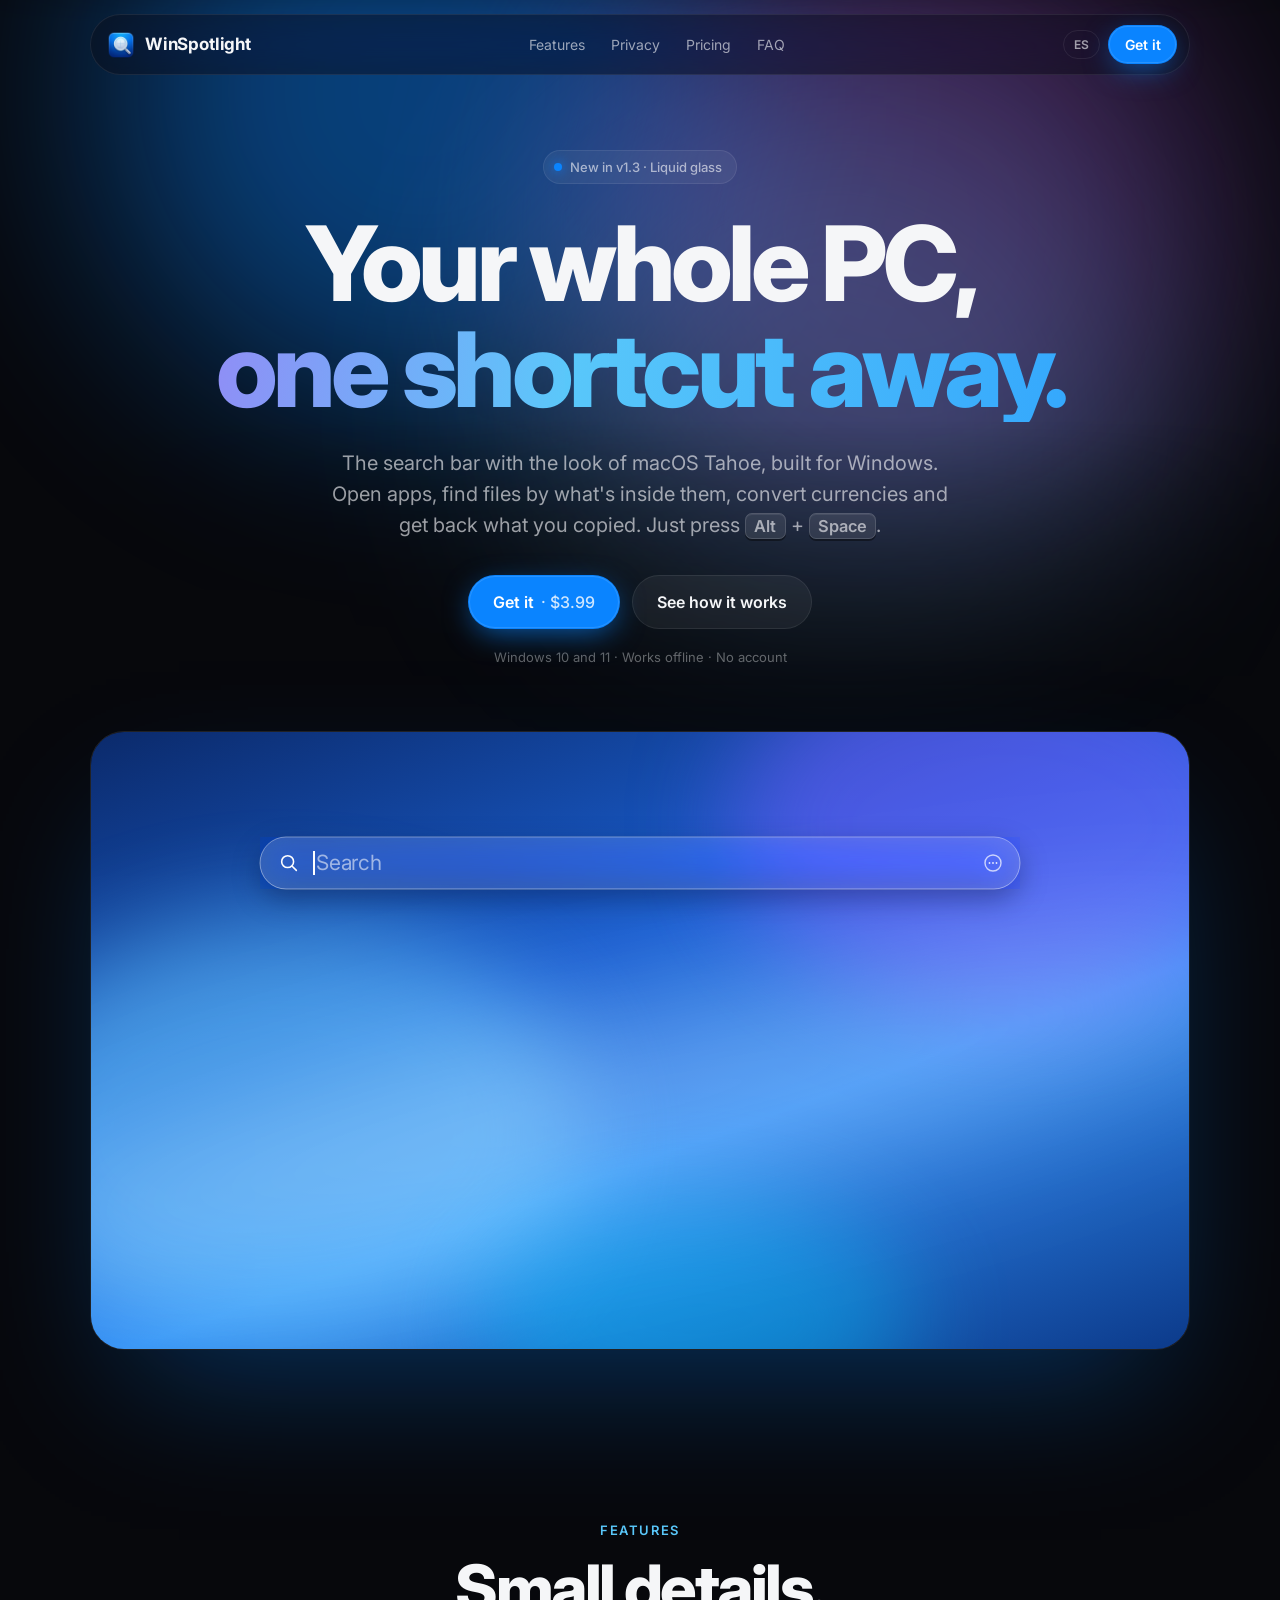
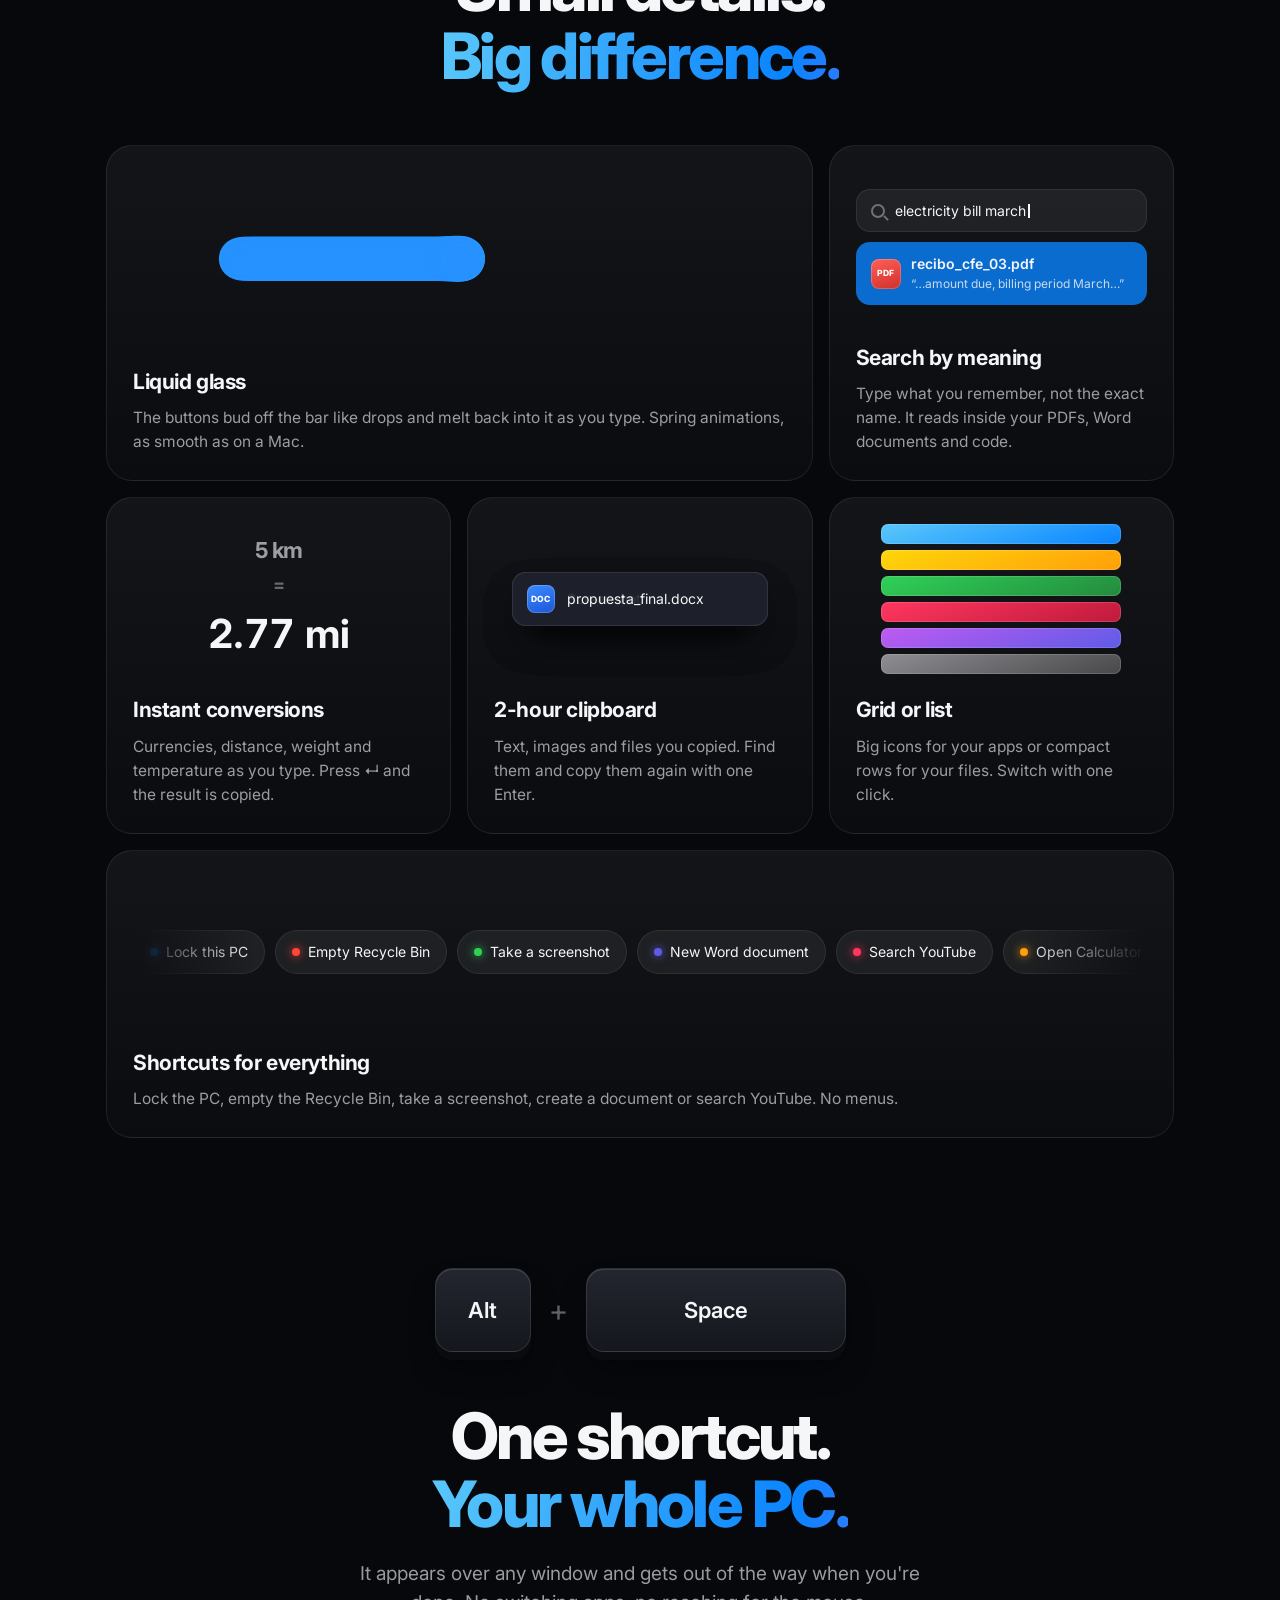
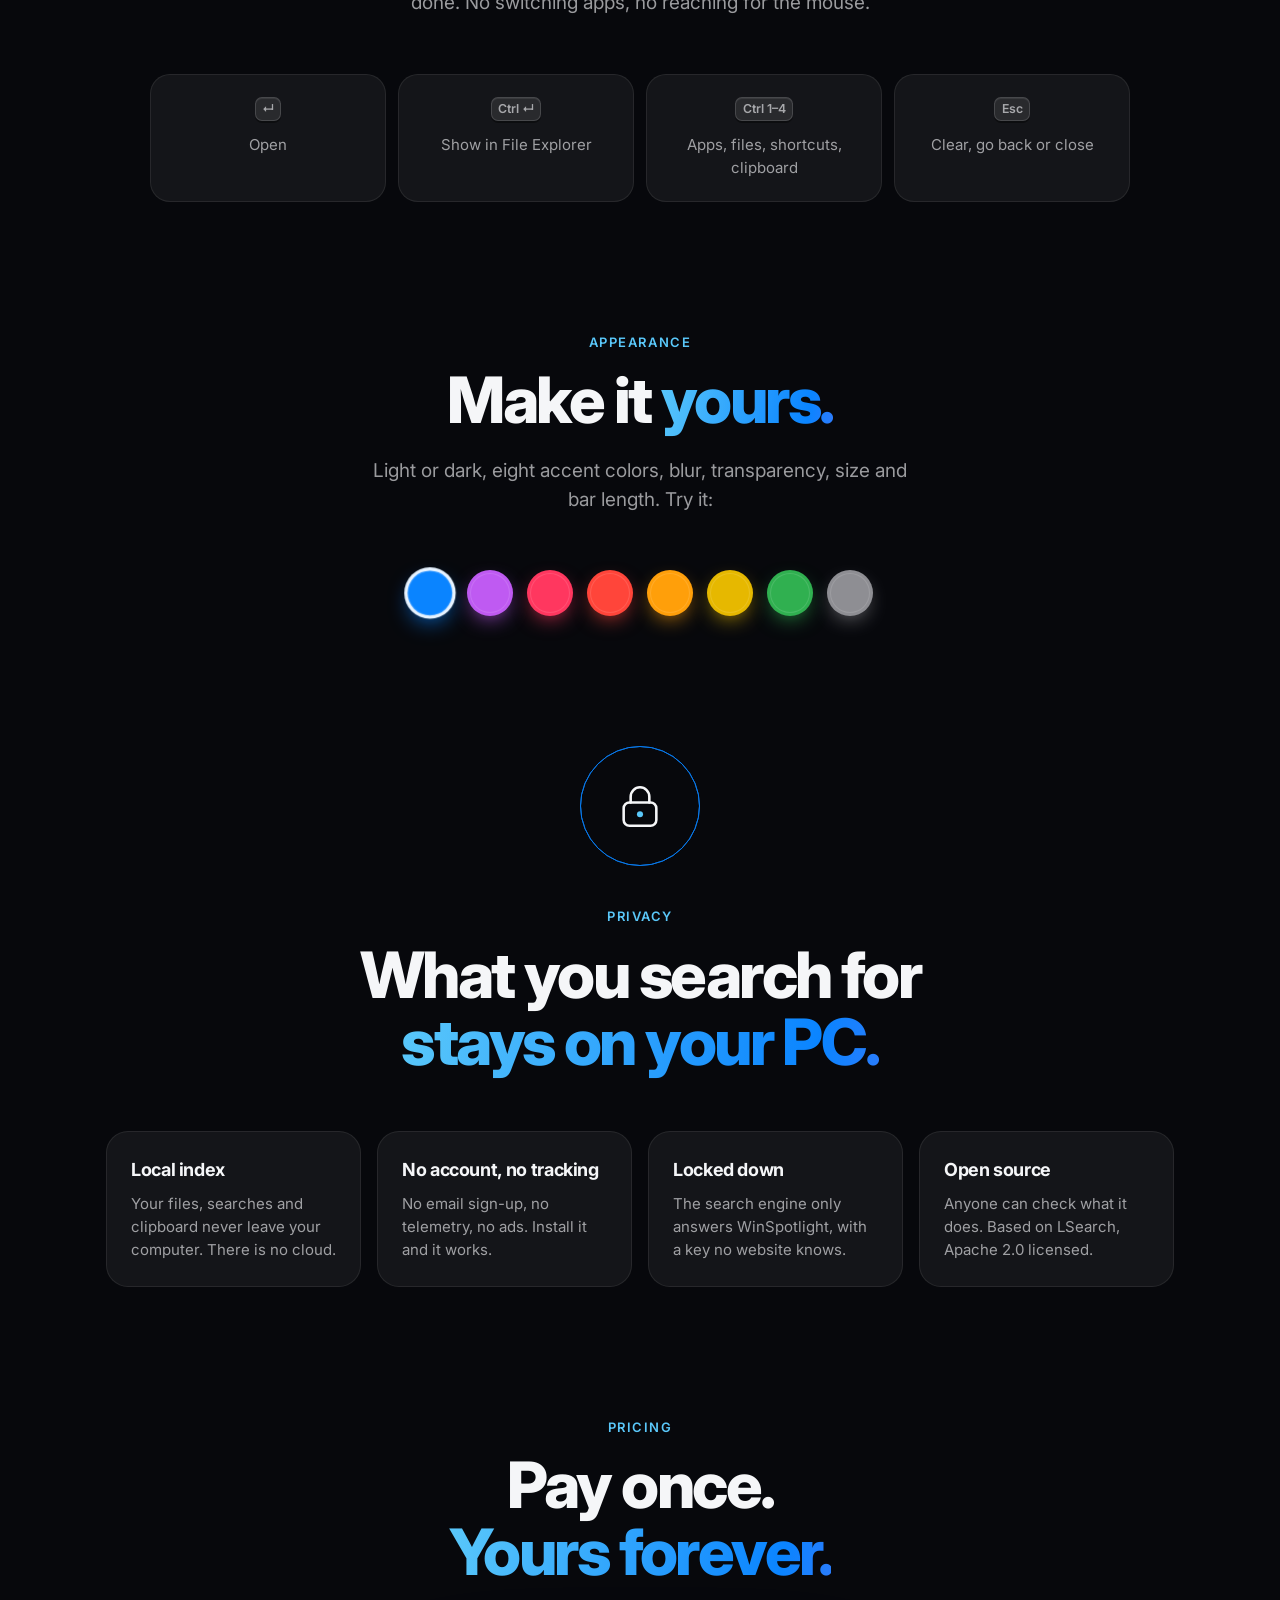
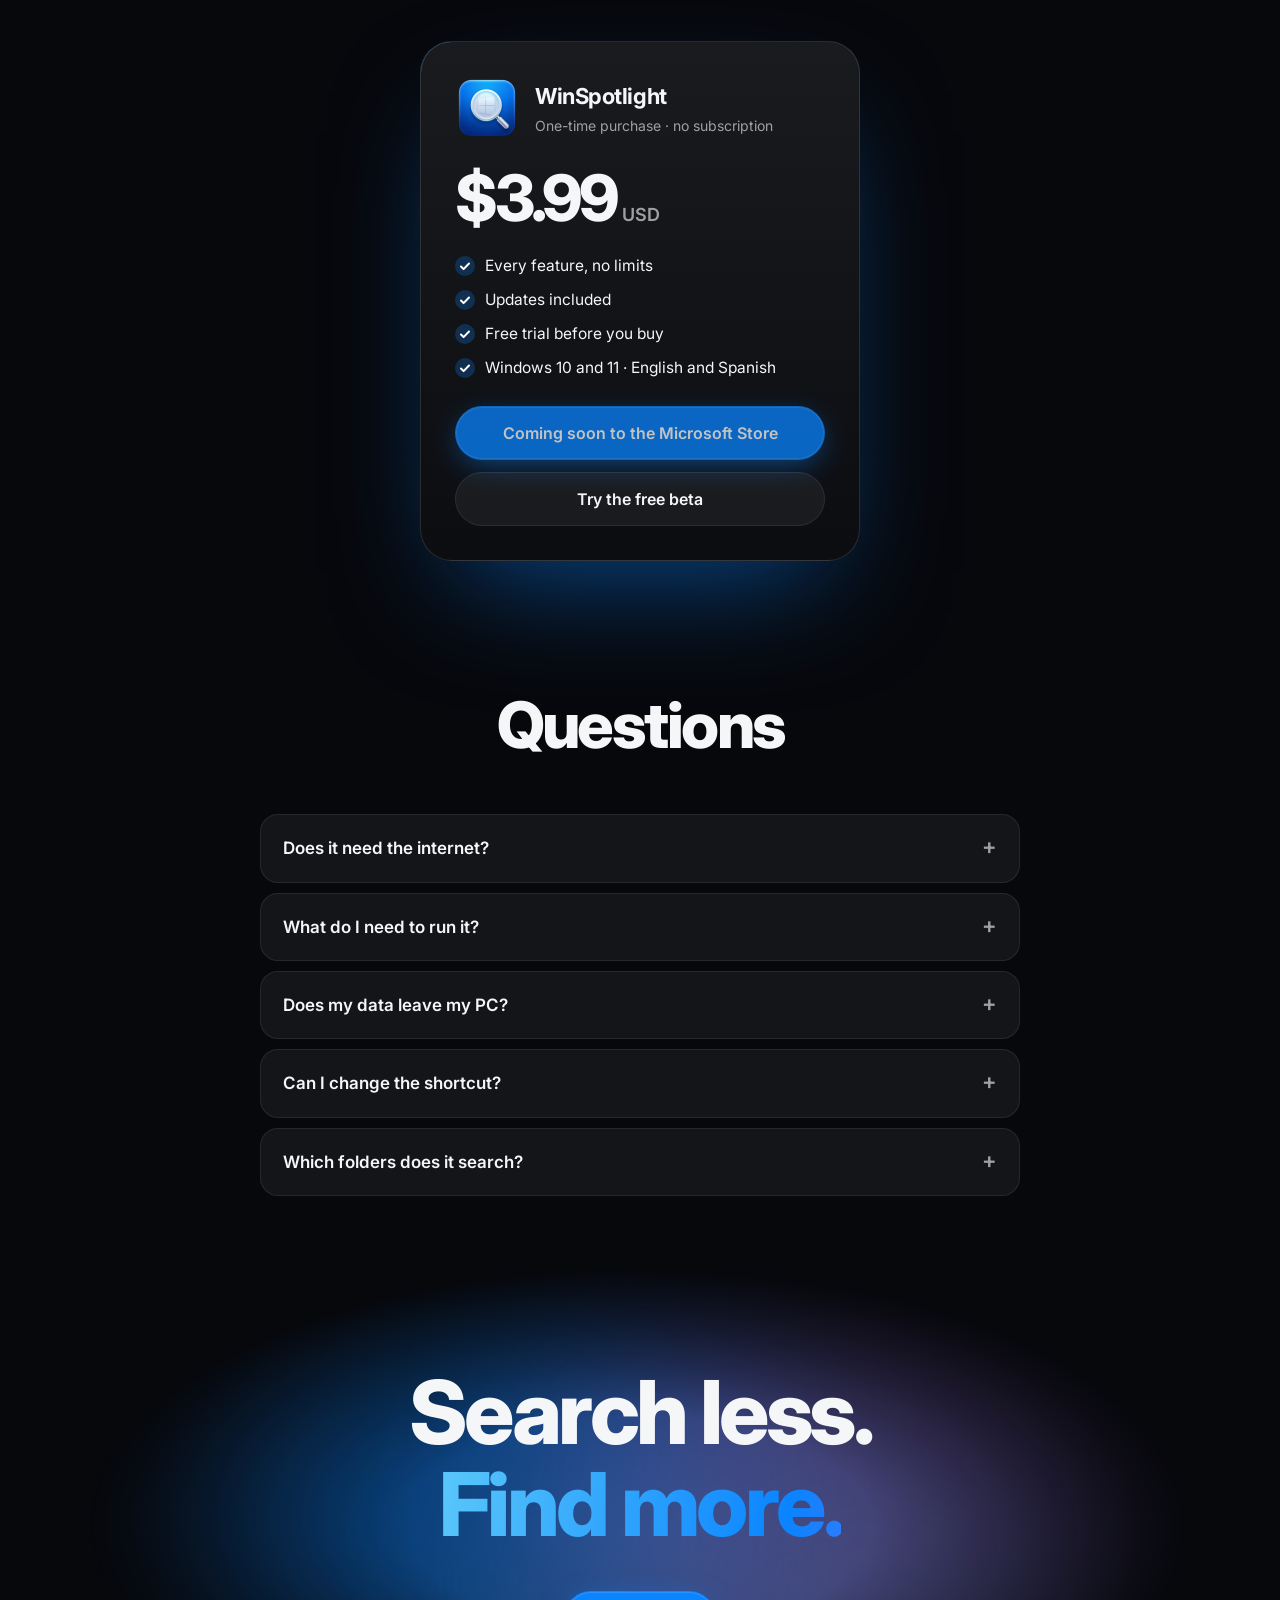
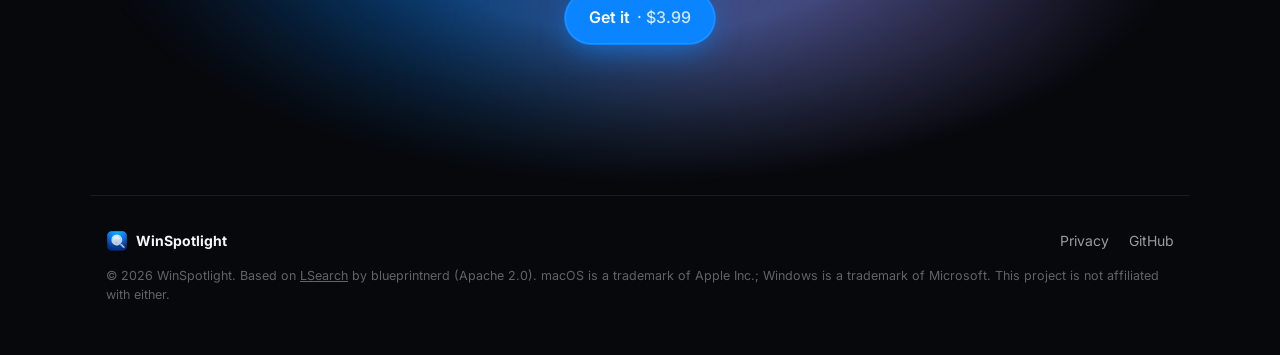
==== index.html @ bdff7aba "Landing page for WinSpotlight Static site (HTML, CSS, JS, no build step) for Netlify: hero with a li" ====
<!doctype html>
<html lang="es">
<head>
  <meta charset="utf-8">
  <meta name="viewport" content="width=device-width, initial-scale=1">
  <title>WinSpotlight — Todo tu PC, a un atajo</title>
  <meta name="description" content="El buscador con el estilo de macOS Tahoe, hecho para Windows. Apps, archivos por significado, conversiones y tu portapapeles a un Alt + Espacio.">
  <meta name="theme-color" content="#07080c">
  <link rel="icon" href="favicon.ico" sizes="any">
  <link rel="icon" type="image/png" href="assets/icon.png">
  <link rel="apple-touch-icon" href="assets/icon.png">
  <meta property="og:type" content="website">
  <meta property="og:title" content="WinSpotlight — Todo tu PC, a un atajo">
  <meta property="og:description" content="El buscador con cristal líquido para Windows. Apps, archivos, conversiones y portapapeles a un Alt + Espacio.">
  <meta property="og:image" content="assets/og.png">
  <meta name="twitter:card" content="summary_large_image">
  <link rel="preconnect" href="https://fonts.googleapis.com">
  <link rel="preconnect" href="https://fonts.gstatic.com" crossorigin>
  <link href="https://fonts.googleapis.com/css2?family=Inter:wght@400;500;600;700;800&display=swap" rel="stylesheet">
  <link rel="stylesheet" href="styles.css">
</head>
<body>
  <!-- Shared SVG: the classic "goo" filter for the small liquid illustration -->
  <svg width="0" height="0" style="position:absolute" aria-hidden="true">
    <defs>
      <filter id="goo">
        <feGaussianBlur in="SourceGraphic" stdDeviation="7" result="blur" />
        <feColorMatrix in="blur" mode="matrix" values="1 0 0 0 0  0 1 0 0 0  0 0 1 0 0  0 0 0 22 -10" />
      </filter>
    </defs>
  </svg>

  <header class="nav" id="nav">
    <a class="brand" href="#top" aria-label="WinSpotlight">
      <img src="assets/icon.png" alt="" width="28" height="28">
      <span>WinSpotlight</span>
    </a>
    <nav class="nav-links" aria-label="Secciones">
      <a href="#funciones" data-i18n="nav.features">Funciones</a>
      <a href="#privacidad" data-i18n="nav.privacy">Privacidad</a>
      <a href="#precio" data-i18n="nav.price">Precio</a>
      <a href="#faq" data-i18n="nav.faq">Preguntas</a>
    </nav>
    <div class="nav-actions">
      <button class="lang" id="lang" type="button" aria-label="Cambiar idioma / Change language">EN</button>
      <a class="btn btn-small btn-primary" href="#precio" data-i18n="nav.cta">Obtener</a>
    </div>
  </header>

  <main id="top">
    <!-- ================= HERO ================= -->
    <section class="hero">
      <div class="aurora" aria-hidden="true"><i></i><i></i><i></i></div>
      <p class="pill reveal"><span class="dot"></span><span data-i18n="hero.pill">Nuevo en v1.3 · Cristal líquido</span></p>
      <h1 class="hero-title">
        <span class="line" data-i18n="hero.t1">Todo tu PC,</span>
        <span class="line grad" data-i18n="hero.t2">a un atajo.</span>
      </h1>
      <p class="hero-sub reveal" style="--d:.15s" data-i18n="hero.sub">
        El buscador con el estilo de macOS Tahoe, hecho para Windows. Abre apps, encuentra archivos por lo que
        contienen, convierte monedas y recupera lo que copiaste. Solo pulsa <kbd>Alt</kbd> + <kbd>Espacio</kbd>.
      </p>
      <div class="hero-cta reveal" style="--d:.25s">
        <a class="btn btn-primary magnetic" href="#precio"><span data-i18n="hero.buy">Obtener</span> <span class="price-inline" data-price></span></a>
        <a class="btn btn-ghost" href="#funciones" data-i18n="hero.how">Ver cómo funciona</a>
      </div>
      <p class="hero-note reveal" style="--d:.35s" data-i18n="hero.note">Windows 10 y 11 · Funciona sin conexión · Sin cuentas</p>

      <!-- Live demo: the real liquid-glass bar, ported from the app -->
      <div class="stage reveal" style="--d:.45s" id="stage">
        <div class="wall" aria-hidden="true"><i></i><i></i><i></i><i></i></div>
        <div class="demo-scale" id="demoScale">
          <div class="demo" id="demo" aria-label="Demostración animada del buscador" role="img">
            <svg class="goo-shadow" id="gooShadowSvg" width="760" height="52" aria-hidden="true"><path id="gooShadow" /></svg>
            <div class="goo-clip" id="gooGlass"><div class="goo-glass"></div></div>
            <svg class="goo-rim" id="gooRimSvg" width="760" height="52" aria-hidden="true"><path id="gooRim" /></svg>
            <div class="capsule" id="capsule">
              <span class="lead" id="lead"></span>
              <span class="query"><span id="qText"></span><span class="caret"></span><span class="ph" id="qPh" data-i18n="demo.ph">Buscar</span></span>
              <span class="more" aria-hidden="true"><svg viewBox="0 0 20 20"><circle cx="10" cy="10" r="8" /><circle cx="6.5" cy="10" r=".9" class="f"/><circle cx="10" cy="10" r=".9" class="f"/><circle cx="13.5" cy="10" r=".9" class="f"/></svg></span>
            </div>
            <div class="drops" id="drops"></div>
            <div class="card" id="card"><div class="card-in" id="cardIn"></div><div class="card-foot"><span data-i18n="demo.foot">Todo en tu PC · 0,03 s</span><span>↵</span></div></div>
          </div>
        </div>
        <div class="stage-caption" aria-live="polite"><span class="keycap" id="capKey">Esc</span><span id="capText"></span></div>
      </div>
    </section>

    <!-- ================= FEATURES ================= -->
    <section class="section" id="funciones">
      <div class="section-head reveal">
        <p class="eyebrow" data-i18n="feat.eyebrow">Funciones</p>
        <h2 data-i18n="feat.title">Pequeños detalles.<br><span class="grad">Gran diferencia.</span></h2>
      </div>
      <div class="bento">
        <article class="tile tile-wide glow reveal">
          <div class="tile-art art-liquid" aria-hidden="true">
            <svg viewBox="0 0 580 120"><g filter="url(#goo)">
              <rect x="20" y="34" width="300" height="52" rx="26" />
              <circle class="b b1" cx="294" cy="60" r="24" /><circle class="b b2" cx="294" cy="60" r="24" />
              <circle class="b b3" cx="294" cy="60" r="24" /><circle class="b b4" cx="294" cy="60" r="24" />
            </g></svg>
          </div>
          <h3 data-i18n="f1.t">Cristal líquido</h3>
          <p data-i18n="f1.p">Los botones se desprenden de la barra como gotas y se funden con ella al escribir. Animaciones con resortes, fluidas como en un Mac.</p>
        </article>
        <article class="tile glow reveal" style="--d:.08s">
          <div class="tile-art art-semantic" aria-hidden="true">
            <div class="mini-field"><span class="mini-ic"></span><span class="typer" data-typer="f2.q"></span></div>
            <div class="mini-hit"><span class="fi pdf">PDF</span><span><b>recibo_cfe_03.pdf</b><small data-i18n="f2.hit">«…total a pagar, periodo marzo…»</small></span></div>
          </div>
          <h3 data-i18n="f2.t">Busca por significado</h3>
          <p data-i18n="f2.p">Escribe lo que recuerdas, no el nombre exacto. Lee el contenido de tus PDF, documentos de Word y código.</p>
        </article>
        <article class="tile glow reveal" style="--d:.12s">
          <div class="tile-art art-conv" aria-hidden="true">
            <div class="conv"><span class="conv-from" id="convFrom">10 USD</span><span class="conv-eq">=</span><span class="conv-to" id="convTo">184.64 MXN</span></div>
          </div>
          <h3 data-i18n="f3.t">Conversiones al instante</h3>
          <p data-i18n="f3.p">Monedas, distancias, peso y temperatura mientras escribes. Pulsa ↵ y el resultado queda copiado.</p>
        </article>
        <article class="tile glow reveal" style="--d:.16s">
          <div class="tile-art art-clip" aria-hidden="true">
            <div class="clip c1"><span class="fi txt">Aa</span><span data-i18n="f4.c1">Dirección de envío…</span></div>
            <div class="clip c2"><span class="fi img"></span><span data-i18n="f4.c2">Captura de pantalla</span></div>
            <div class="clip c3"><span class="fi doc">DOC</span><span>propuesta_final.docx</span></div>
          </div>
          <h3 data-i18n="f4.t">Portapapeles de 2 horas</h3>
          <p data-i18n="f4.p">Textos, imágenes y archivos que copiaste. Encuéntralos y vuelve a copiarlos con un Enter.</p>
        </article>
        <article class="tile glow reveal" style="--d:.2s">
          <div class="tile-art art-layout" aria-hidden="true"><div class="layout" id="layoutDemo"></div></div>
          <h3 data-i18n="f5.t">Cuadrícula o lista</h3>
          <p data-i18n="f5.p">Iconos grandes para tus apps o filas compactas para tus archivos. Cambia con un clic.</p>
        </article>
        <article class="tile tile-full glow reveal" style="--d:.1s">
          <div class="tile-art art-actions" aria-hidden="true">
            <div class="marquee"><div class="marquee-track" id="actionsTrack"></div></div>
          </div>
          <h3 data-i18n="f6.t">Atajos para todo</h3>
          <p data-i18n="f6.p">Bloquear el equipo, vaciar la papelera, hacer una captura, crear un documento o buscar en YouTube. Sin abrir menús.</p>
        </article>
      </div>
    </section>

    <!-- ================= KEYBOARD ================= -->
    <section class="section keys-section">
      <div class="keys-visual reveal" aria-hidden="true">
        <span class="key k-alt">Alt</span><span class="plus">+</span><span class="key k-space" data-i18n="keys.space">Espacio</span>
      </div>
      <div class="section-head reveal" style="--d:.1s">
        <h2 data-i18n="keys.title">Un atajo.<br><span class="grad">Todo tu PC.</span></h2>
        <p class="lead-text" data-i18n="keys.p">Aparece encima de cualquier ventana y desaparece cuando terminas. Sin cambiar de app, sin tocar el ratón.</p>
      </div>
      <ul class="shortcuts reveal" style="--d:.2s">
        <li><span class="keycap">↵</span><span data-i18n="keys.enter">Abrir</span></li>
        <li><span class="keycap">Ctrl ↵</span><span data-i18n="keys.reveal">Mostrar en el Explorador</span></li>
        <li><span class="keycap">Ctrl 1–4</span><span data-i18n="keys.scopes">Apps, archivos, atajos, portapapeles</span></li>
        <li><span class="keycap">Esc</span><span data-i18n="keys.esc">Borrar, volver o cerrar</span></li>
      </ul>
    </section>

    <!-- ================= PERSONALIZE ================= -->
    <section class="section personalize">
      <div class="section-head reveal">
        <p class="eyebrow" data-i18n="pers.eyebrow">Apariencia</p>
        <h2 data-i18n="pers.title">Hazlo <span class="grad">tuyo.</span></h2>
        <p class="lead-text" data-i18n="pers.p">Claro u oscuro, ocho colores de acento, desenfoque, transparencia, tamaño y largo de la barra. Pruébalo:</p>
      </div>
      <div class="accents reveal" style="--d:.1s" id="accents" role="radiogroup" aria-label="Color de acento"></div>
    </section>

    <!-- ================= PRIVACY ================= -->
    <section class="section privacy" id="privacidad">
      <div class="shield reveal" aria-hidden="true">
        <span class="ring r1"></span><span class="ring r2"></span><span class="ring r3"></span>
        <svg viewBox="0 0 48 48"><rect x="10" y="21" width="28" height="20" rx="5" /><path d="M16 21v-5a8 8 0 0 1 16 0v5" /><circle cx="24" cy="31" r="2.6" class="f" /></svg>
      </div>
      <div class="section-head reveal" style="--d:.1s">
        <p class="eyebrow" data-i18n="priv.eyebrow">Privacidad</p>
        <h2 data-i18n="priv.title">Lo que buscas<br><span class="grad">se queda en tu PC.</span></h2>
      </div>
      <div class="priv-grid">
        <div class="priv reveal" style="--d:.1s"><h3 data-i18n="priv.1t">Índice local</h3><p data-i18n="priv.1p">Tus archivos, búsquedas y portapapeles nunca salen de tu equipo. No hay nube.</p></div>
        <div class="priv reveal" style="--d:.16s"><h3 data-i18n="priv.2t">Sin cuentas ni rastreo</h3><p data-i18n="priv.2p">No te pedimos correo, no hay telemetría ni anuncios. Lo instalas y funciona.</p></div>
        <div class="priv reveal" style="--d:.22s"><h3 data-i18n="priv.3t">Protegido</h3><p data-i18n="priv.3p">El motor de búsqueda solo responde a WinSpotlight, con una clave que ninguna página web conoce.</p></div>
        <div class="priv reveal" style="--d:.28s"><h3 data-i18n="priv.4t">Código abierto</h3><p data-i18n="priv.4p">Cualquiera puede revisar lo que hace. Basado en LSearch, con licencia Apache 2.0.</p></div>
      </div>
    </section>

    <!-- ================= PRICING ================= -->
    <section class="section pricing" id="precio">
      <div class="section-head reveal">
        <p class="eyebrow" data-i18n="price.eyebrow">Precio</p>
        <h2 data-i18n="price.title">Un pago.<br><span class="grad">Tuyo para siempre.</span></h2>
      </div>
      <div class="price-card glow reveal" style="--d:.1s">
        <div class="price-top">
          <img src="assets/icon.png" alt="" width="64" height="64">
          <div><h3>WinSpotlight</h3><p data-i18n="price.once">Pago único · sin suscripción</p></div>
        </div>
        <p class="price"><span data-price-big></span></p>
        <ul class="checks">
          <li data-i18n="price.l1">Todas las funciones, sin límites</li>
          <li data-i18n="price.l2">Actualizaciones incluidas</li>
          <li data-i18n="price.l3">Prueba gratis antes de comprar</li>
          <li data-i18n="price.l4">Windows 10 y 11 · español e inglés</li>
        </ul>
        <a class="btn btn-primary btn-block" id="storeBtn" href="#" data-i18n="price.store">Muy pronto en Microsoft Store</a>
        <a class="btn btn-ghost btn-block" id="betaBtn" href="#" data-i18n="price.beta">Probar la beta gratis</a>
      </div>
    </section>

    <!-- ================= FAQ ================= -->
    <section class="section faq" id="faq">
      <div class="section-head reveal"><h2 data-i18n="faq.title">Preguntas frecuentes</h2></div>
      <div class="faq-list">
        <details class="reveal"><summary data-i18n="faq.q1">¿Necesita internet?</summary><p data-i18n="faq.a1">No. Solo descarga los modelos de búsqueda la primera vez y, si conviertes monedas, consulta el tipo de cambio. Todo lo demás funciona sin conexión.</p></details>
        <details class="reveal"><summary data-i18n="faq.q2">¿Qué necesito para usarlo?</summary><p data-i18n="faq.a2">Windows 10 (1809 o posterior) u 11 de 64 bits, 8 GB de RAM y unos 400 MB de espacio más el índice. No hace falta instalar Python ni .NET.</p></details>
        <details class="reveal"><summary data-i18n="faq.q3">¿Mis datos salen del PC?</summary><p data-i18n="faq.a3">No. El índice, tus búsquedas y el historial del portapapeles se guardan solo en tu equipo. Lee la <a href="privacy.html">política de privacidad</a>.</p></details>
        <details class="reveal"><summary data-i18n="faq.q4">¿Puedo cambiar el atajo de teclado?</summary><p data-i18n="faq.a4">Sí. En Configuración haz clic en el atajo y pulsa la combinación que prefieras.</p></details>
        <details class="reveal"><summary data-i18n="faq.q5">¿Qué carpetas busca?</summary><p data-i18n="faq.a5">Las que tú elijas al instalarlo (Documentos, Escritorio, Descargas…). Además encuentra apps del menú Inicio y de Microsoft Store, y opcionalmente el historial de tu navegador.</p></details>
      </div>
    </section>

    <!-- ================= FINAL CTA ================= -->
    <section class="final">
      <div class="aurora" aria-hidden="true"><i></i><i></i><i></i></div>
      <h2 class="reveal" data-i18n="final.title">Busca menos.<br><span class="grad">Encuentra más.</span></h2>
      <a class="btn btn-primary magnetic reveal" style="--d:.1s" href="#precio"><span data-i18n="hero.buy">Obtener</span> <span class="price-inline" data-price></span></a>
    </section>
  </main>

  <footer class="footer">
    <div class="foot-brand"><img src="assets/icon.png" alt="" width="22" height="22"> WinSpotlight</div>
    <nav class="foot-links">
      <a href="privacy.html" data-i18n="foot.privacy">Privacidad</a>
      <a href="https://github.com/xTony7/WinSpotlight" rel="noopener">GitHub</a>
    </nav>
    <p class="foot-legal" data-i18n="foot.legal">© 2026 WinSpotlight. Basado en <a href="https://github.com/blueprintnerd/LSearch" rel="noopener">LSearch</a> de blueprintnerd (Apache 2.0). macOS es una marca de Apple Inc.; Windows es una marca de Microsoft. Este proyecto no está afiliado con ninguna de ellas.</p>
  </footer>

  <script src="main.js" defer></script>
</body>
</html>
---- styles.css ----
/* WinSpotlight — landing page. Dark, minimal, liquid glass. */
:root {
  --bg: #07080c;
  --bg-2: #0d0f16;
  --text: #f5f6f8;
  --muted: rgba(245, 246, 248, .62);
  --faint: rgba(245, 246, 248, .38);
  --line: rgba(255, 255, 255, .08);
  --glass: rgba(255, 255, 255, .055);
  --accent: #0a84ff;
  --accent-2: #5ac8fa;
  --accent-3: #bf5af2;
  --radius: 26px;
  --font: "SF Pro Display", "Segoe UI Variable Display", Inter, "Segoe UI", system-ui, -apple-system, sans-serif;
  --ease: cubic-bezier(.16, 1, .3, 1);
  color-scheme: dark;
}

*, *::before, *::after { box-sizing: border-box; }
html { scroll-behavior: smooth; -webkit-text-size-adjust: 100%; }
body {
  margin: 0;
  background: var(--bg);
  color: var(--text);
  font-family: var(--font);
  font-size: 17px;
  line-height: 1.55;
  -webkit-font-smoothing: antialiased;
  overflow-x: hidden;
}
img { display: block; max-width: 100%; }
a { color: inherit; }
kbd, .keycap {
  font-family: var(--font);
  font-size: .82em;
  font-weight: 600;
  padding: .12em .5em;
  border-radius: 7px;
  background: rgba(255, 255, 255, .09);
  border: 1px solid rgba(255, 255, 255, .14);
  box-shadow: 0 1px 0 rgba(255, 255, 255, .08) inset, 0 2px 0 rgba(0, 0, 0, .4);
  white-space: nowrap;
}
::selection { background: color-mix(in srgb, var(--accent) 55%, transparent); }

.grad {
  background: linear-gradient(100deg, var(--accent-2), var(--accent) 40%, var(--accent-3) 75%, var(--accent-2));
  background-size: 220% 100%;
  -webkit-background-clip: text;
  background-clip: text;
  color: transparent;
  animation: shimmer 9s linear infinite;
}
@keyframes shimmer { to { background-position: -220% 0; } }

/* ---------- buttons ---------- */
.btn {
  --mx: 0px; --my: 0px;
  display: inline-flex; align-items: center; justify-content: center; gap: .45em;
  padding: .85em 1.5em;
  border-radius: 999px;
  font-weight: 600; font-size: 16px;
  text-decoration: none;
  border: 1px solid transparent;
  transition: transform .5s var(--ease), background .3s, box-shadow .4s, border-color .3s;
  transform: translate(var(--mx), var(--my));
  cursor: pointer;
}
.btn-primary {
  background: var(--accent);
  color: #fff;
  box-shadow: 0 8px 30px -6px color-mix(in srgb, var(--accent) 70%, transparent), 0 0 0 1px rgba(255, 255, 255, .12) inset;
}
.btn-primary:hover { box-shadow: 0 14px 44px -6px color-mix(in srgb, var(--accent) 85%, transparent), 0 0 0 1px rgba(255, 255, 255, .2) inset; }
.btn-ghost { background: var(--glass); border-color: var(--line); color: var(--text); }
.btn-ghost:hover { background: rgba(255, 255, 255, .09); }
.btn-small { padding: .55em 1.1em; font-size: 14px; }
.btn-block { width: 100%; }
.btn[aria-disabled="true"] { opacity: .75; cursor: default; }
.price-inline { opacity: .8; font-weight: 500; }

/* ---------- nav ---------- */
.nav {
  position: fixed; inset: 14px 16px auto; z-index: 50;
  max-width: 1100px; margin: 0 auto;
  display: flex; align-items: center; justify-content: space-between; gap: 16px;
  padding: 10px 12px 10px 16px;
  border-radius: 999px;
  background: rgba(13, 15, 22, .55);
  border: 1px solid var(--line);
  backdrop-filter: blur(20px) saturate(1.6);
  -webkit-backdrop-filter: blur(20px) saturate(1.6);
  transition: transform .6s var(--ease), background .3s;
}
.nav.hide { transform: translateY(-140%); }
.brand { display: flex; align-items: center; gap: 10px; font-weight: 700; text-decoration: none; letter-spacing: -.01em; }
.nav-links { display: flex; gap: 26px; font-size: 14px; }
.nav-links a { text-decoration: none; color: var(--muted); transition: color .2s; }
.nav-links a:hover { color: var(--text); }
.nav-actions { display: flex; align-items: center; gap: 8px; }
.lang {
  font: 600 12px var(--font); color: var(--muted);
  background: transparent; border: 1px solid var(--line); border-radius: 999px;
  padding: 6px 10px; cursor: pointer;
}
.lang:hover { color: var(--text); }

/* ---------- hero ---------- */
.hero {
  position: relative;
  padding: 150px 16px 40px;
  text-align: center;
  isolation: isolate;
}
.aurora {
  position: absolute; inset: -10% 0 auto; height: 900px; z-index: -1; pointer-events: none; overflow: hidden;
  -webkit-mask-image: linear-gradient(transparent, #000 18%, #000 62%, transparent);
  mask-image: linear-gradient(transparent, #000 18%, #000 62%, transparent);
}
.aurora i {
  position: absolute; width: 640px; height: 640px; border-radius: 50%;
  filter: blur(110px); opacity: .45;
  animation: float 18s ease-in-out infinite alternate;
}
.aurora i:nth-child(1) { background: var(--accent); left: 8%; top: -10%; }
.aurora i:nth-child(2) { background: var(--accent-3); right: 5%; top: 5%; animation-duration: 22s; opacity: .3; }
.aurora i:nth-child(3) { background: var(--accent-2); left: 40%; top: 25%; animation-duration: 26s; opacity: .22; }
@keyframes float {
  0% { transform: translate(0, 0) scale(1); }
  50% { transform: translate(60px, 40px) scale(1.1); }
  100% { transform: translate(-40px, 70px) scale(.95); }
}
.pill {
  display: inline-flex; align-items: center; gap: 8px;
  margin: 0 0 26px; padding: 6px 14px 6px 10px;
  font-size: 13px; font-weight: 500; color: var(--muted);
  border-radius: 999px; background: var(--glass); border: 1px solid var(--line);
}
.pill .dot { width: 8px; height: 8px; border-radius: 50%; background: var(--accent); box-shadow: 0 0 12px var(--accent); animation: pulse 2.4s infinite; }
@keyframes pulse { 50% { opacity: .35; } }
.hero-title {
  margin: 0 auto;
  font-size: clamp(46px, 8.4vw, 104px);
  line-height: 1.02;
  letter-spacing: -.045em;
  font-weight: 800;
}
.hero-title .line { display: block; }
.hero-title .line { opacity: 0; transform: translateY(.35em); filter: blur(14px); animation: rise 1.2s var(--ease) forwards; }
.hero-title .line:nth-child(2) { animation-delay: .12s, 0s; animation-name: rise, shimmer; animation-duration: 1.2s, 9s; animation-timing-function: var(--ease), linear; animation-iteration-count: 1, infinite; }
@keyframes rise { to { opacity: 1; transform: none; filter: none; } }
.hero-sub { max-width: 640px; margin: 26px auto 0; font-size: clamp(17px, 2vw, 20px); color: var(--muted); }
.hero-cta { display: flex; gap: 12px; justify-content: center; flex-wrap: wrap; margin-top: 34px; }
.hero-note { margin: 18px 0 0; font-size: 13px; color: var(--faint); }

/* ---------- demo stage ---------- */
.stage {
  position: relative;
  max-width: 1100px;
  margin: 64px auto 0;
  border-radius: 34px;
  overflow: hidden;
  border: 1px solid rgba(255, 255, 255, .1);
  box-shadow: 0 60px 140px -40px rgba(10, 132, 255, .35), 0 0 0 1px rgba(255, 255, 255, .04) inset;
  aspect-ratio: 16 / 9;
  min-height: 380px;
}
.wall { position: absolute; inset: 0; background: linear-gradient(160deg, #0b2a6b, #1a5fd1 40%, #2f8cf5 62%, #0c3a8a); overflow: hidden; }
.wall i { position: absolute; border-radius: 50%; filter: blur(50px); animation: float 16s ease-in-out infinite alternate; }
.wall i:nth-child(1) { width: 55%; height: 70%; left: -10%; top: 30%; background: #65c7ff; opacity: .55; }
.wall i:nth-child(2) { width: 50%; height: 60%; right: -8%; top: -15%; background: #7a5cff; opacity: .5; animation-duration: 20s; }
.wall i:nth-child(3) { width: 40%; height: 40%; left: 35%; bottom: -15%; background: #00d0ff; opacity: .35; animation-duration: 24s; }
.wall i:nth-child(4) { width: 120%; height: 30%; left: -10%; top: 45%; background: rgba(255, 255, 255, .25); filter: blur(70px); transform: rotate(-12deg); animation-duration: 30s; }

.demo-scale { position: absolute; left: 50%; top: 17%; width: var(--dw, 760px); transform-origin: top center; transform: translateX(-50%) scale(var(--s, 1)); }
.demo { position: relative; width: var(--dw, 760px); height: 52px; color: #fff; font-family: var(--font); text-align: left; }
/* The liquid shape clips a wrapper: backdrop-filter on the clipped element itself ignores clip-path in Chromium. */
.goo-clip { position: absolute; left: 0; top: 0; width: var(--dw, 760px); height: 52px; isolation: isolate; }
.goo-glass {
  position: absolute; inset: 0;
  background: rgba(255, 255, 255, .17);
  backdrop-filter: blur(16px) saturate(1.7);
  -webkit-backdrop-filter: blur(16px) saturate(1.7);
}
.goo-shadow, .goo-rim { position: absolute; left: 0; top: 0; overflow: visible; pointer-events: none; }
.goo-shadow path { fill: rgba(4, 18, 60, .38); filter: blur(14px); transform: translateY(10px); }
.goo-rim path { fill: none; stroke: rgba(255, 255, 255, .42); stroke-width: 1; }
.capsule {
  position: absolute; left: 0; top: 0; height: 52px; width: var(--dw, 760px);
  display: flex; align-items: center; gap: 12px; padding: 0 10px 0 18px;
}
.lead { width: 22px; height: 22px; display: grid; place-items: center; flex: none; transition: color .3s; }
.lead svg, .drop svg { width: 100%; height: 100%; fill: none; stroke: currentColor; stroke-width: 1.7; stroke-linecap: round; stroke-linejoin: round; }
.lead.scoped { color: #fff; }
.lead.scoped svg { stroke: var(--accent-2); }
.query { flex: 1; font-size: 21px; letter-spacing: -.01em; white-space: nowrap; overflow: hidden; display: flex; align-items: center; }
.ph { color: rgba(255, 255, 255, .55); }
.caret { width: 2px; height: 24px; background: #fff; margin: 0 1px; animation: blink 1.05s steps(1) infinite; }
@keyframes blink { 50% { opacity: 0; } }
.more { width: 34px; height: 34px; display: grid; place-items: center; flex: none; }
.more svg { width: 20px; height: 20px; fill: none; stroke: rgba(255, 255, 255, .7); stroke-width: 1.4; }
.more svg .f { fill: rgba(255, 255, 255, .85); stroke: none; }
.drops { position: absolute; left: 0; top: 0; }
.drop { position: absolute; top: 0; width: 52px; height: 52px; display: grid; place-items: center; border-radius: 50%; }
.drop .ic { width: 20px; height: 20px; }
.drop.active::before { content: ""; position: absolute; inset: 0; border-radius: 50%; background: var(--accent); animation: pop .5s var(--ease); }
.drop.active .ic { position: relative; color: #fff; }
@keyframes pop { from { transform: scale(.5); } }

.card {
  position: absolute; left: 0; top: 62px; width: var(--dw, 760px); height: 0;
  border-radius: 22px; overflow: hidden;
  background: rgba(255, 255, 255, .15);
  backdrop-filter: blur(22px) saturate(1.8);
  -webkit-backdrop-filter: blur(22px) saturate(1.8);
  box-shadow: 0 0 0 1px rgba(255, 255, 255, .28) inset, 0 24px 60px -18px rgba(4, 18, 60, .5);
  opacity: 0;
  transition: opacity .25s;
}
.card.open { opacity: 1; }
.card-in { padding: 8px 8px 40px; }
.card-foot { position: absolute; left: 0; right: 0; bottom: 0; height: 32px; display: flex; justify-content: space-between; align-items: center; padding: 0 18px; font-size: 11px; color: rgba(255, 255, 255, .6); }
.sec { font-size: 11px; font-weight: 600; letter-spacing: .04em; text-transform: uppercase; color: rgba(255, 255, 255, .6); padding: 10px 12px 4px; }
.row { display: flex; align-items: center; gap: 12px; padding: 6px 12px; border-radius: 9px; height: 42px; animation: rowIn .45s var(--ease) both; animation-delay: calc(var(--i, 0) * 45ms); }
.row.sel { background: var(--accent); }
.row > span:last-child { min-width: 0; }
.row b { font-weight: 500; font-size: 14px; display: block; line-height: 1.2; }
.row b, .row small { white-space: nowrap; overflow: hidden; text-overflow: ellipsis; }
.row small { display: block; font-size: 11.5px; color: rgba(255, 255, 255, .7); line-height: 1.3; }
@keyframes rowIn { from { opacity: 0; transform: translateY(6px); } }
.fi {
  width: 30px; height: 30px; border-radius: 8px; flex: none;
  display: grid; place-items: center;
  font-size: 8.5px; font-weight: 800; letter-spacing: .02em; color: #fff;
  box-shadow: 0 0 0 1px rgba(255, 255, 255, .2) inset;
}
.fi.doc { background: linear-gradient(160deg, #3a8bff, #1d57d6); }
.fi.pdf { background: linear-gradient(160deg, #ff5f57, #d1302a); }
.fi.xls { background: linear-gradient(160deg, #34c759, #1e8e3e); }
.fi.dir { background: linear-gradient(160deg, #7cc8ff, #3d9bf0); }
.fi.txt { background: linear-gradient(160deg, #8e8e93, #5a5a60); font-size: 11px; }
.fi.img { background: linear-gradient(160deg, #ffcc4d, #ff7a59); }
.fi.cv { background: linear-gradient(160deg, #5e5ce6, #3634a3); font-size: 15px; }
.grid { display: grid; grid-template-columns: repeat(var(--cols, 6), 1fr); gap: 4px; padding: 2px 4px; }
.app { display: flex; flex-direction: column; align-items: center; gap: 7px; padding: 12px 4px 10px; border-radius: 12px; font-size: 12px; animation: rowIn .45s var(--ease) both; animation-delay: calc(var(--i, 0) * 30ms); }
.app.sel { background: color-mix(in srgb, var(--accent) 45%, transparent); }
.app .ai { width: 54px; height: 54px; border-radius: 14px; display: grid; place-items: center; box-shadow: 0 0 0 1px rgba(255, 255, 255, .25) inset, 0 6px 16px -6px rgba(0, 0, 0, .45); }
.app .ai svg { width: 28px; height: 28px; fill: none; stroke: #fff; stroke-width: 1.8; stroke-linecap: round; stroke-linejoin: round; }

.stage-caption {
  position: absolute; left: 50%; bottom: 7%; transform: translateX(-50%);
  display: flex; align-items: center; gap: 12px;
  padding: 9px 16px 9px 10px;
  border-radius: 999px;
  background: rgba(5, 20, 60, .35);
  backdrop-filter: blur(14px);
  -webkit-backdrop-filter: blur(14px);
  border: 1px solid rgba(255, 255, 255, .18);
  font-size: 14px; color: rgba(255, 255, 255, .92);
  white-space: nowrap;
  transition: opacity .35s;
}
.stage-caption .keycap { font-size: 12px; min-width: 34px; text-align: center; transition: transform .15s, background .15s; }
.stage-caption .keycap.press { transform: translateY(2px); background: rgba(255, 255, 255, .3); box-shadow: none; }
.stage-caption.fade { opacity: 0; }

/* ---------- sections ---------- */
.section { max-width: 1100px; margin: 0 auto; padding: 130px 16px 0; }
.section-head { text-align: center; max-width: 720px; margin: 0 auto 56px; }
.eyebrow { margin: 0 0 14px; font-size: 13px; font-weight: 600; letter-spacing: .12em; text-transform: uppercase; color: var(--accent-2); }
h2 { margin: 0; font-size: clamp(36px, 5.6vw, 64px); line-height: 1.05; letter-spacing: -.04em; font-weight: 800; }
h3 { margin: 0 0 8px; font-size: 21px; letter-spacing: -.02em; }
.lead-text { margin: 22px auto 0; color: var(--muted); font-size: 19px; max-width: 560px; }

.bento { display: grid; grid-template-columns: repeat(3, 1fr); gap: 16px; }
.tile {
  --mx: 50%; --my: 50%;
  position: relative;
  padding: 26px;
  border-radius: var(--radius);
  background: linear-gradient(180deg, rgba(255, 255, 255, .055), rgba(255, 255, 255, .02));
  border: 1px solid var(--line);
  overflow: hidden;
  min-height: 320px;
  display: flex; flex-direction: column; justify-content: flex-end;
}
.tile p { margin: 0; color: var(--muted); font-size: 15.5px; }
.tile-wide { grid-column: span 2; }
.tile-full { grid-column: 1 / -1; min-height: 260px; }
.glow::before {
  content: ""; position: absolute; inset: 0; pointer-events: none;
  background: radial-gradient(420px circle at var(--mx) var(--my), color-mix(in srgb, var(--accent) 18%, transparent), transparent 60%);
  opacity: 0; transition: opacity .4s;
}
.glow:hover::before { opacity: 1; }
.tile-art { flex: 1; display: grid; place-items: center; margin-bottom: 20px; min-height: 150px; }

.art-liquid svg { width: 100%; max-width: 520px; }
.art-liquid g { fill: color-mix(in srgb, var(--accent) 75%, #fff 10%); }
.art-liquid .b { animation: bud 4.2s var(--ease) infinite; }
.art-liquid .b2 { animation-delay: .08s; --x: 124px; }
.art-liquid .b3 { animation-delay: .16s; --x: 182px; }
.art-liquid .b4 { animation-delay: .24s; --x: 240px; }
.art-liquid .b1 { --x: 66px; }
@keyframes bud {
  0%, 12% { transform: translateX(0); }
  45%, 70% { transform: translateX(var(--x)); }
  92%, 100% { transform: translateX(0); }
}

.mini-field, .mini-hit {
  width: min(100%, 300px);
  display: flex; align-items: center; gap: 10px;
  padding: 10px 14px;
  border-radius: 14px;
  background: rgba(255, 255, 255, .06);
  border: 1px solid var(--line);
  font-size: 14px;
}
.art-semantic { gap: 10px; align-content: center; }
.mini-ic { width: 14px; height: 14px; border: 2px solid var(--faint); border-radius: 50%; position: relative; flex: none; }
.mini-ic::after { content: ""; position: absolute; width: 6px; height: 2px; background: var(--faint); right: -6px; bottom: -3px; transform: rotate(45deg); }
.typer::after { content: ""; display: inline-block; width: 2px; height: 1em; background: var(--text); margin-left: 2px; vertical-align: -2px; animation: blink 1s steps(1) infinite; }
.mini-hit { background: color-mix(in srgb, var(--accent) 80%, transparent); border-color: transparent; opacity: 0; transform: translateY(8px); transition: all .5s var(--ease); }
.mini-hit.show { opacity: 1; transform: none; }
.mini-hit small { display: block; font-size: 12px; opacity: .8; }
.mini-hit b { font-weight: 600; }

.conv { display: flex; flex-direction: column; align-items: center; gap: 4px; font-weight: 700; letter-spacing: -.03em; }
.conv-from { font-size: 22px; color: var(--muted); }
.conv-eq { font-size: 18px; color: var(--faint); }
.conv-to { font-size: clamp(30px, 3.4vw, 40px); font-variant-numeric: tabular-nums; }

.art-clip { position: relative; }
.clip {
  position: absolute; width: min(88%, 280px);
  display: flex; align-items: center; gap: 12px;
  padding: 12px 14px; border-radius: 14px;
  background: rgba(30, 33, 44, .9); border: 1px solid var(--line);
  font-size: 14px;
  box-shadow: 0 18px 40px -16px rgba(0, 0, 0, .7);
  animation: deck 7.5s var(--ease) infinite;
}
.clip .fi { width: 28px; height: 28px; }
.clip.c2 { animation-delay: -2.5s; }
.clip.c3 { animation-delay: -5s; }
@keyframes deck {
  0% { transform: translateY(-42px) scale(.9); opacity: .45; z-index: 1; }
  33% { transform: translateY(0) scale(1); opacity: 1; z-index: 3; }
  60% { transform: translateY(42px) scale(.94); opacity: .7; z-index: 2; }
  80% { transform: translateY(70px) scale(.88); opacity: 0; }
  81% { transform: translateY(-70px) scale(.86); opacity: 0; }
  100% { transform: translateY(-42px) scale(.9); opacity: .45; }
}

.layout { position: relative; width: 240px; height: 150px; }
.layout span {
  position: absolute; left: 0; top: 0;
  border-radius: 12px;
  background: linear-gradient(160deg, var(--c1), var(--c2));
  box-shadow: 0 0 0 1px rgba(255, 255, 255, .15) inset;
  transition: transform .8s var(--ease), width .8s var(--ease), height .8s var(--ease), border-radius .8s var(--ease);
}

.marquee { width: 100%; overflow: hidden; mask-image: linear-gradient(90deg, transparent, #000 12%, #000 88%, transparent); }
.marquee-track { display: flex; gap: 10px; width: max-content; animation: marquee 32s linear infinite; }
.chip { display: inline-flex; align-items: center; gap: 8px; padding: 10px 16px; border-radius: 999px; background: rgba(255, 255, 255, .06); border: 1px solid var(--line); font-size: 14px; white-space: nowrap; }
.chip i { width: 8px; height: 8px; border-radius: 50%; background: var(--c); box-shadow: 0 0 10px var(--c); }
@keyframes marquee { to { transform: translateX(-50%); } }

/* keyboard */
.keys-section { text-align: center; }
.keys-visual { display: flex; justify-content: center; align-items: center; gap: 18px; margin-bottom: 50px; }
.key {
  display: grid; place-items: center;
  height: 84px; min-width: 96px; padding: 0 26px;
  border-radius: 18px;
  font-size: 22px; font-weight: 600;
  background: linear-gradient(180deg, #23262f, #15171d);
  border: 1px solid rgba(255, 255, 255, .1);
  box-shadow: 0 1px 0 rgba(255, 255, 255, .12) inset, 0 8px 0 #0a0b0f, 0 18px 30px -8px rgba(0, 0, 0, .7);
  animation: press 3.2s infinite;
}
.k-space { min-width: 260px; animation-delay: .25s; }
.plus { font-size: 30px; color: var(--faint); }
@keyframes press {
  0%, 30%, 70%, 100% { transform: translateY(0); box-shadow: 0 1px 0 rgba(255, 255, 255, .12) inset, 0 8px 0 #0a0b0f, 0 18px 30px -8px rgba(0, 0, 0, .7); }
  40%, 60% { transform: translateY(6px); box-shadow: 0 1px 0 rgba(255, 255, 255, .12) inset, 0 2px 0 #0a0b0f, 0 0 30px -4px color-mix(in srgb, var(--accent) 70%, transparent); color: var(--accent-2); }
}
.shortcuts { list-style: none; padding: 0; margin: 0 auto; display: grid; grid-template-columns: repeat(4, 1fr); gap: 12px; max-width: 980px; }
.shortcuts li { display: flex; flex-direction: column; align-items: center; gap: 12px; padding: 22px 12px; border-radius: 20px; background: var(--glass); border: 1px solid var(--line); color: var(--muted); font-size: 15px; }

/* personalize */
.accents { display: flex; justify-content: center; gap: 14px; flex-wrap: wrap; }
.accent {
  width: 46px; height: 46px; border-radius: 50%;
  background: var(--c); border: 3px solid transparent;
  box-shadow: 0 0 0 1px rgba(255, 255, 255, .12) inset, 0 8px 22px -8px var(--c);
  cursor: pointer;
  transition: transform .4s var(--ease), border-color .3s;
}
.accent:hover { transform: scale(1.12); }
.accent[aria-checked="true"] { border-color: rgba(255, 255, 255, .9); transform: scale(1.12); }

/* privacy */
.privacy { text-align: center; }
.shield { position: relative; width: 120px; height: 120px; margin: 0 auto 40px; display: grid; place-items: center; }
.shield svg { width: 56px; height: 56px; fill: none; stroke: var(--text); stroke-width: 2.2; stroke-linecap: round; position: relative; }
.shield svg .f { fill: var(--accent-2); stroke: none; }
.ring { position: absolute; inset: 0; border-radius: 50%; border: 1px solid color-mix(in srgb, var(--accent) 60%, transparent); animation: ring 3.6s var(--ease) infinite; }
.ring.r2 { animation-delay: 1.2s; }
.ring.r3 { animation-delay: 2.4s; }
@keyframes ring { from { transform: scale(.55); opacity: 1; } to { transform: scale(2.1); opacity: 0; } }
.priv-grid { display: grid; grid-template-columns: repeat(4, 1fr); gap: 16px; text-align: left; }
.priv { padding: 24px; border-radius: 22px; background: var(--glass); border: 1px solid var(--line); }
.priv h3 { font-size: 18px; }
.priv p { margin: 0; color: var(--muted); font-size: 15px; }

/* pricing */
.price-card {
  --mx: 50%; --my: 50%;
  position: relative; overflow: hidden;
  max-width: 440px; margin: 0 auto;
  padding: 34px;
  border-radius: 32px;
  background: linear-gradient(180deg, rgba(255, 255, 255, .08), rgba(255, 255, 255, .025));
  border: 1px solid rgba(255, 255, 255, .12);
  box-shadow: 0 50px 120px -40px color-mix(in srgb, var(--accent) 55%, transparent);
  display: flex; flex-direction: column; gap: 12px;
}
.price-card::after {
  content: ""; position: absolute; inset: -1px; border-radius: inherit; padding: 1px; pointer-events: none;
  background: conic-gradient(from var(--angle, 0deg), transparent 0 70%, var(--accent-2), var(--accent), transparent);
  -webkit-mask: linear-gradient(#000 0 0) content-box, linear-gradient(#000 0 0);
  -webkit-mask-composite: xor; mask-composite: exclude;
  animation: spin 6s linear infinite;
}
@property --angle { syntax: "<angle>"; initial-value: 0deg; inherits: false; }
@keyframes spin { to { --angle: 360deg; } }
.price-top { display: flex; align-items: center; gap: 16px; }
.price-top h3 { margin: 0; font-size: 22px; }
.price-top p { margin: 2px 0 0; color: var(--muted); font-size: 14px; }
.price { margin: 14px 0 4px; font-size: 64px; font-weight: 800; letter-spacing: -.05em; line-height: 1; }
.price small { font-size: 18px; color: var(--muted); font-weight: 600; letter-spacing: 0; margin-left: 6px; }
.checks { list-style: none; padding: 0; margin: 8px 0 14px; display: grid; gap: 10px; font-size: 15.5px; }
.checks li { display: flex; gap: 10px; align-items: center; }
.checks li::before { content: ""; width: 20px; height: 20px; border-radius: 50%; flex: none; background: color-mix(in srgb, var(--accent) 25%, transparent) url("data:image/svg+xml,%3Csvg xmlns='http://www.w3.org/2000/svg' viewBox='0 0 20 20'%3E%3Cpath d='M6 10.5l2.6 2.6L14 7.5' fill='none' stroke='%23fff' stroke-width='2' stroke-linecap='round' stroke-linejoin='round'/%3E%3C/svg%3E") center / 100% no-repeat; }

/* faq */
.faq-list { max-width: 760px; margin: 0 auto; display: grid; gap: 10px; }
details { border-radius: 18px; background: var(--glass); border: 1px solid var(--line); padding: 0 22px; transition: background .3s; }
details[open] { background: rgba(255, 255, 255, .075); }
summary { cursor: pointer; list-style: none; padding: 20px 0; font-weight: 600; font-size: 17px; display: flex; justify-content: space-between; gap: 16px; }
summary::-webkit-details-marker { display: none; }
summary::after { content: "+"; font-size: 22px; line-height: 1; color: var(--muted); transition: transform .4s var(--ease); }
details[open] summary::after { transform: rotate(45deg); }
details p { margin: 0 0 20px; color: var(--muted); font-size: 15.5px; }
details a { color: var(--accent-2); }

/* final */
.final { position: relative; isolation: isolate; text-align: center; padding: 170px 16px 150px; overflow: hidden; }
.final .aurora {
  inset: 0; height: auto;
  -webkit-mask-image: radial-gradient(ellipse 60% 60% at 50% 55%, #000 30%, transparent 72%);
  mask-image: radial-gradient(ellipse 60% 60% at 50% 55%, #000 30%, transparent 72%);
}
.final h2 { font-size: clamp(42px, 7vw, 88px); margin-bottom: 40px; }

/* footer */
.footer { border-top: 1px solid var(--line); max-width: 1100px; margin: 0 auto; padding: 34px 16px 50px; display: grid; grid-template-columns: auto 1fr; gap: 14px 24px; align-items: center; font-size: 14px; color: var(--muted); }
.foot-brand { display: flex; align-items: center; gap: 8px; font-weight: 700; color: var(--text); }
.foot-links { display: flex; gap: 20px; justify-content: flex-end; }
.foot-links a { text-decoration: none; }
.foot-links a:hover { color: var(--text); }
.foot-legal { grid-column: 1 / -1; margin: 0; font-size: 12.5px; color: var(--faint); }

/* ---------- reveal on scroll ---------- */
.reveal { opacity: 0; transform: translateY(28px); filter: blur(10px); transition: opacity 1s var(--ease), transform 1s var(--ease), filter 1s var(--ease); transition-delay: var(--d, 0s); }
.reveal.in { opacity: 1; transform: none; filter: none; }

/* ---------- responsive ---------- */
@media (max-width: 900px) {
  .nav-links { display: none; }
  .bento { grid-template-columns: 1fr 1fr; }
  .tile-wide, .tile-full { grid-column: span 2; }
  .priv-grid, .shortcuts { grid-template-columns: 1fr 1fr; }
}
@media (max-width: 620px) {
  body { font-size: 16px; }
  .hero { padding-top: 120px; }
  .bento { grid-template-columns: 1fr; }
  .tile-wide, .tile-full { grid-column: auto; }
  .priv-grid { grid-template-columns: 1fr; }
  .stage { aspect-ratio: 4 / 5; border-radius: 26px; }
  .demo-scale { top: 14%; }
  .stage-caption { font-size: 12.5px; bottom: 5%; }
  .key { height: 64px; min-width: 70px; font-size: 18px; padding: 0 18px; }
  .k-space { min-width: 150px; }
  .section { padding-top: 96px; }
  .footer { grid-template-columns: 1fr; }
  .foot-links { justify-content: flex-start; }
}

@media (prefers-reduced-motion: reduce) {
  *, *::before, *::after { animation-duration: .001s !important; animation-iteration-count: 1 !important; transition-duration: .001s !important; scroll-behavior: auto !important; }
  .reveal { opacity: 1; transform: none; filter: none; }
}
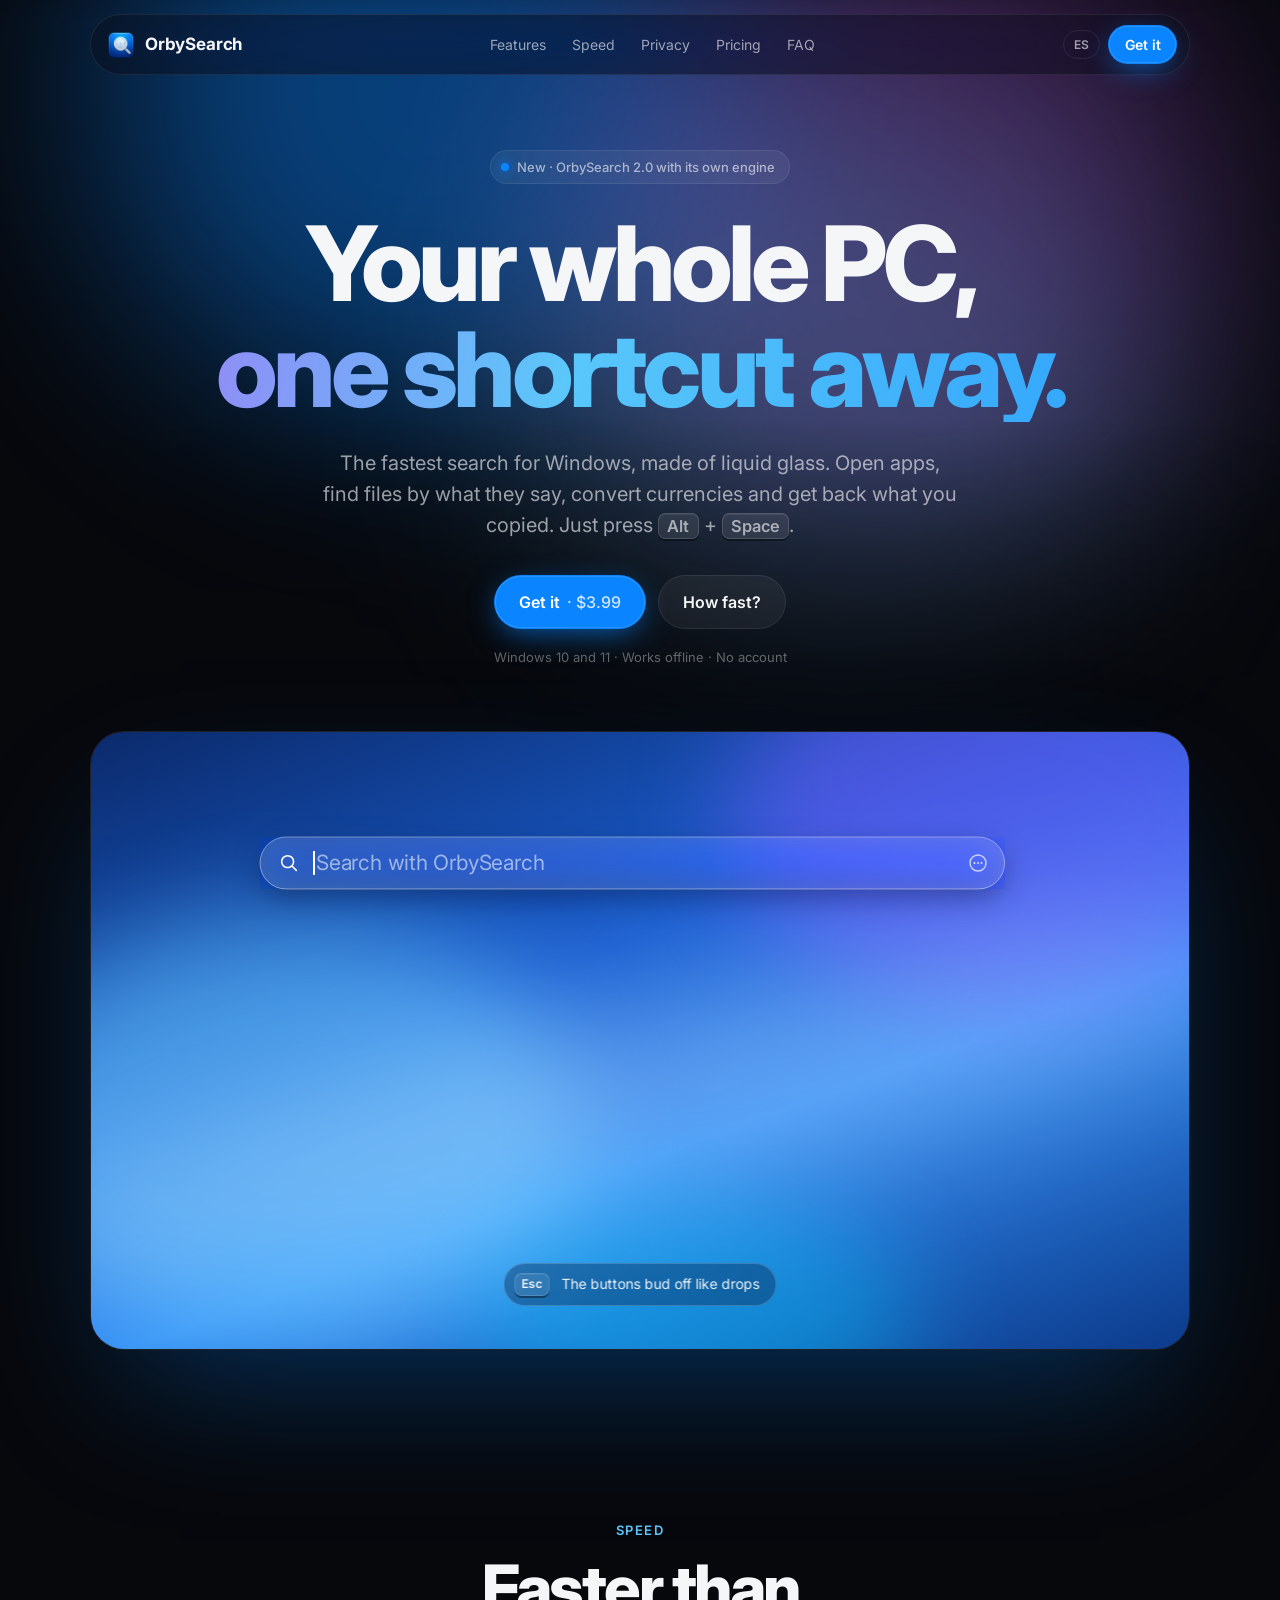
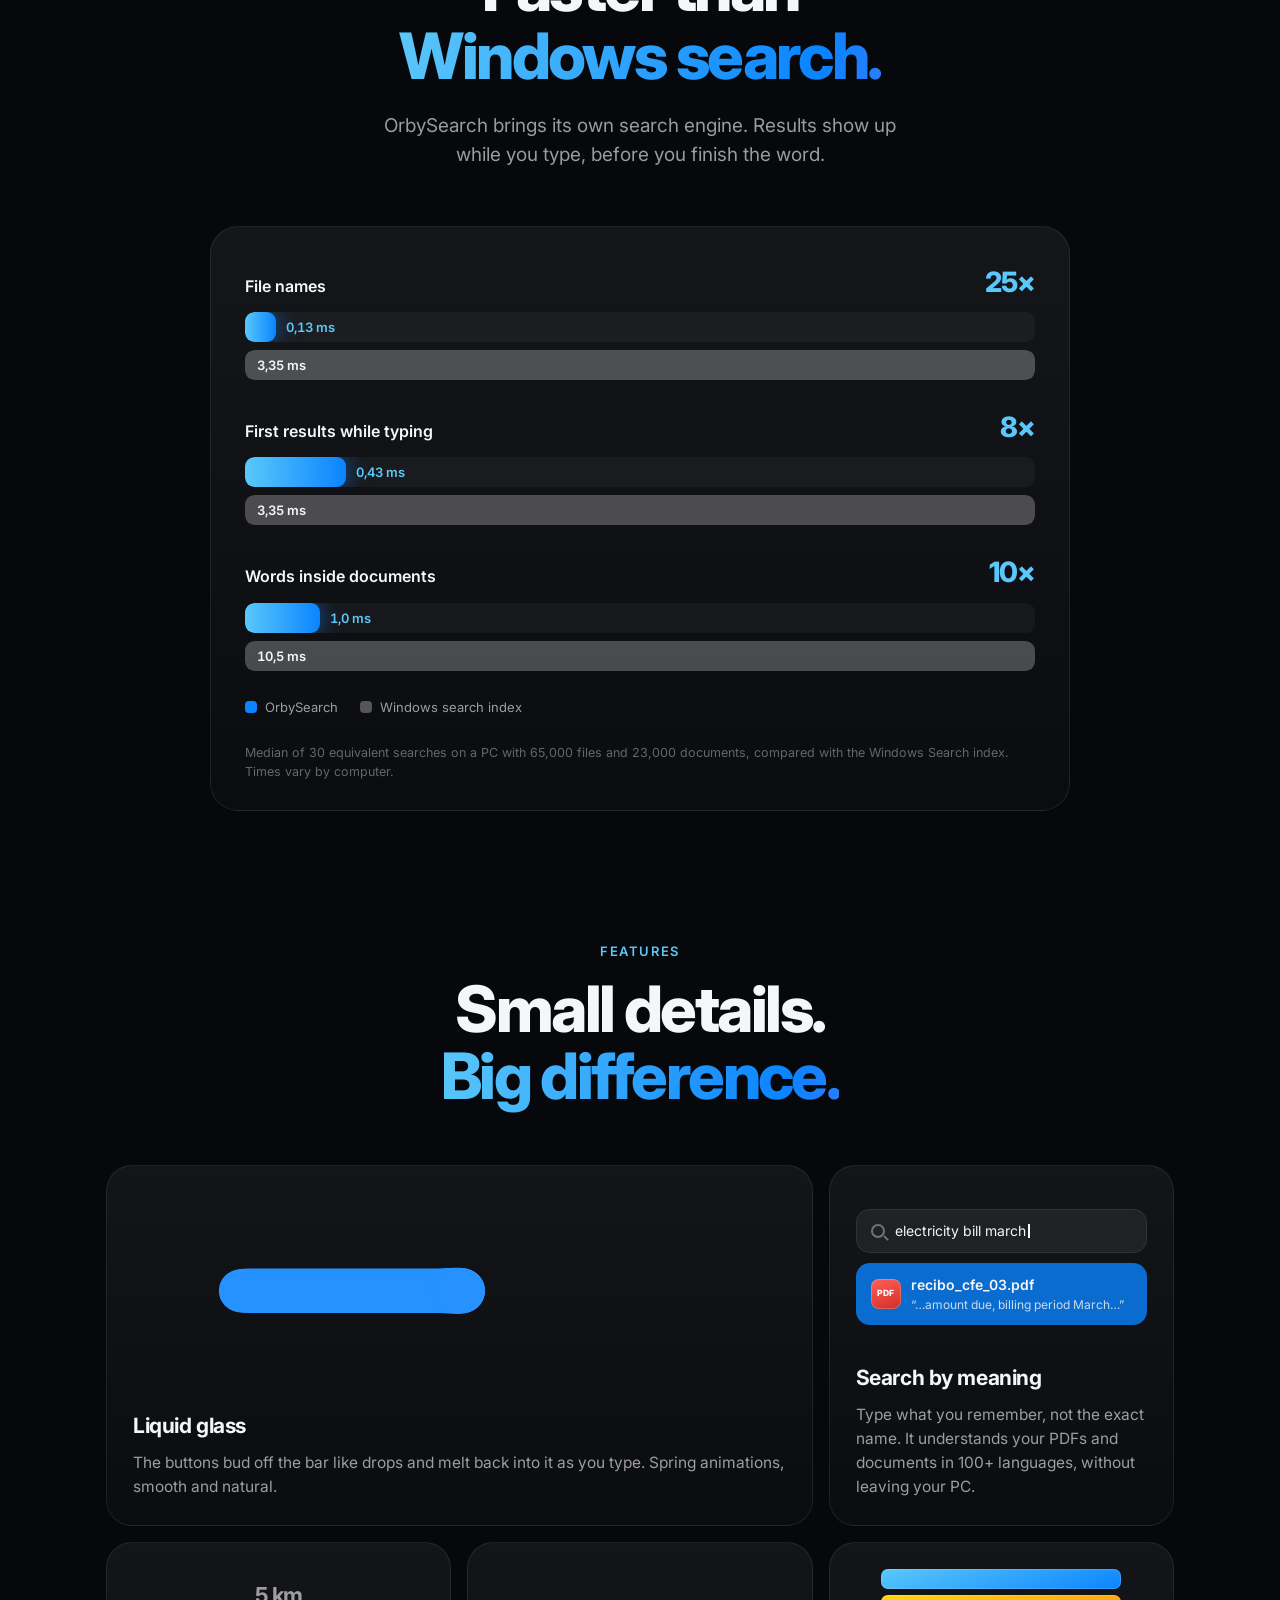
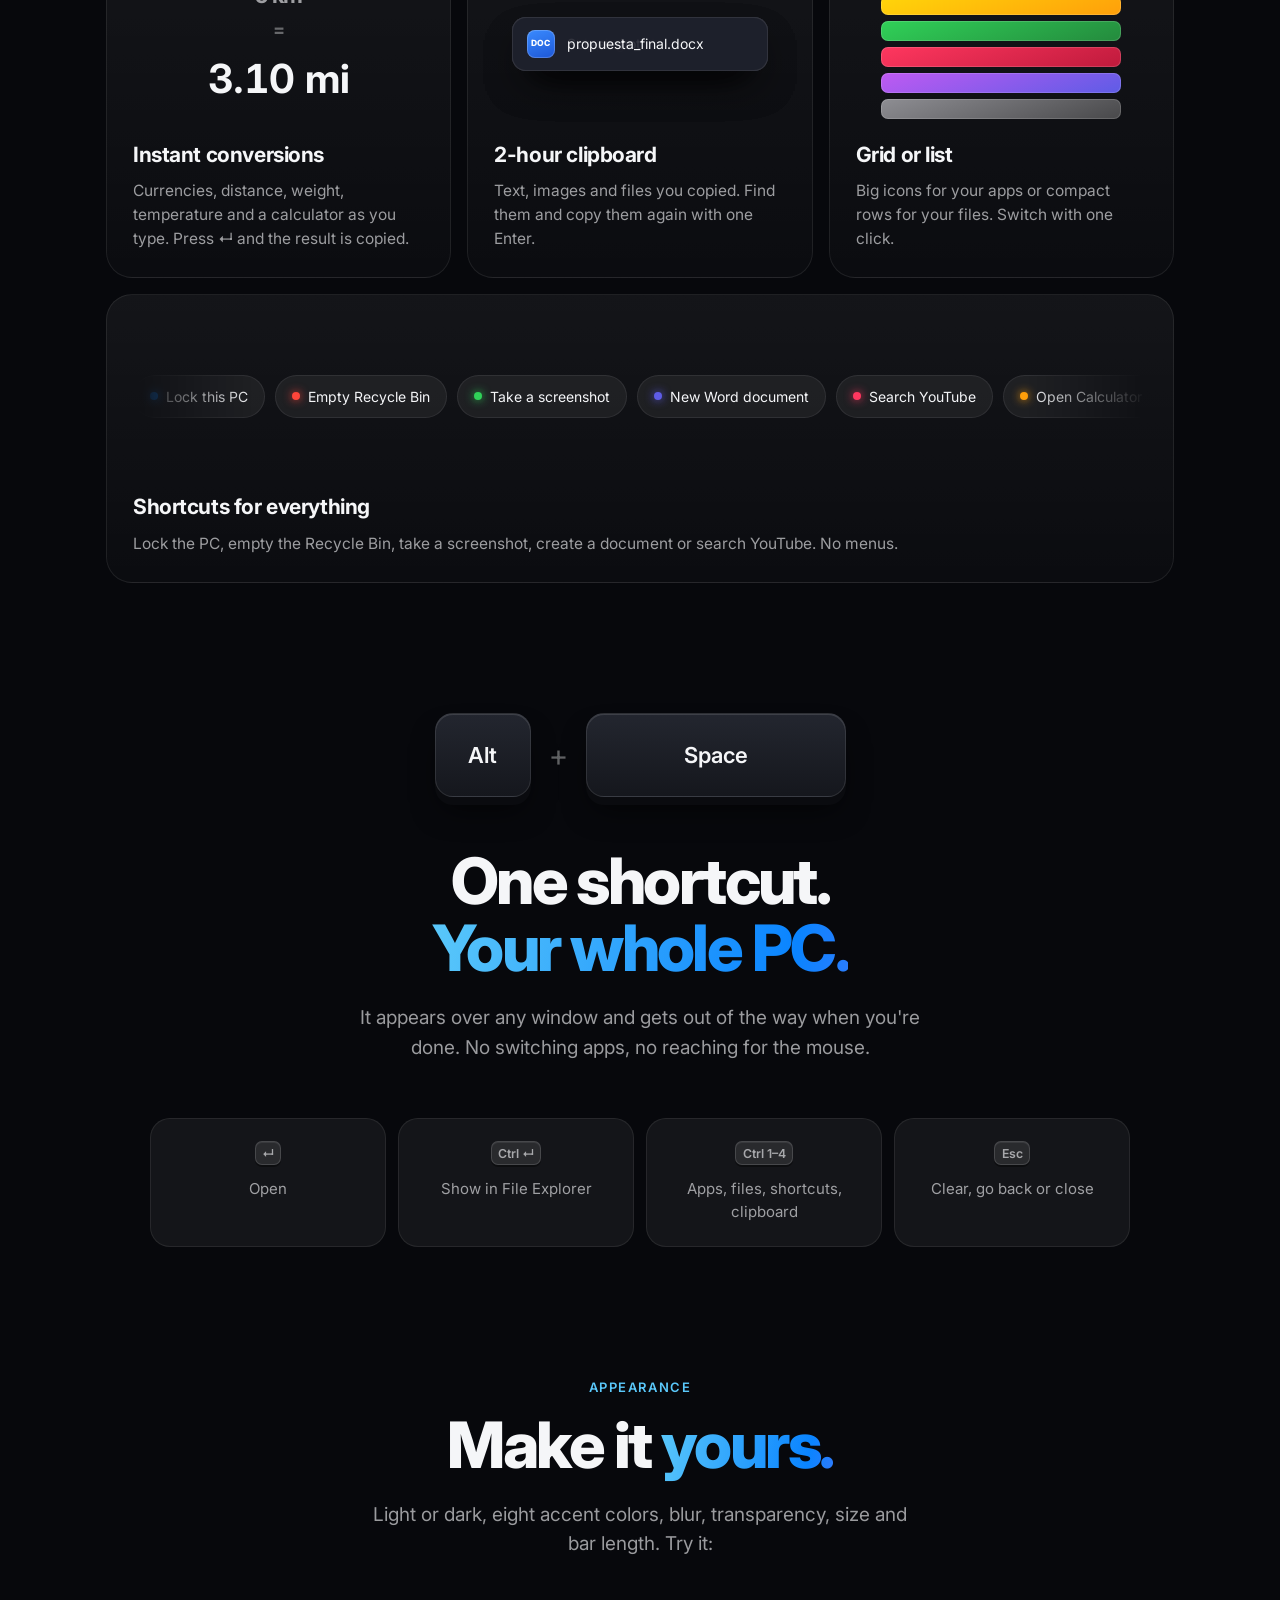
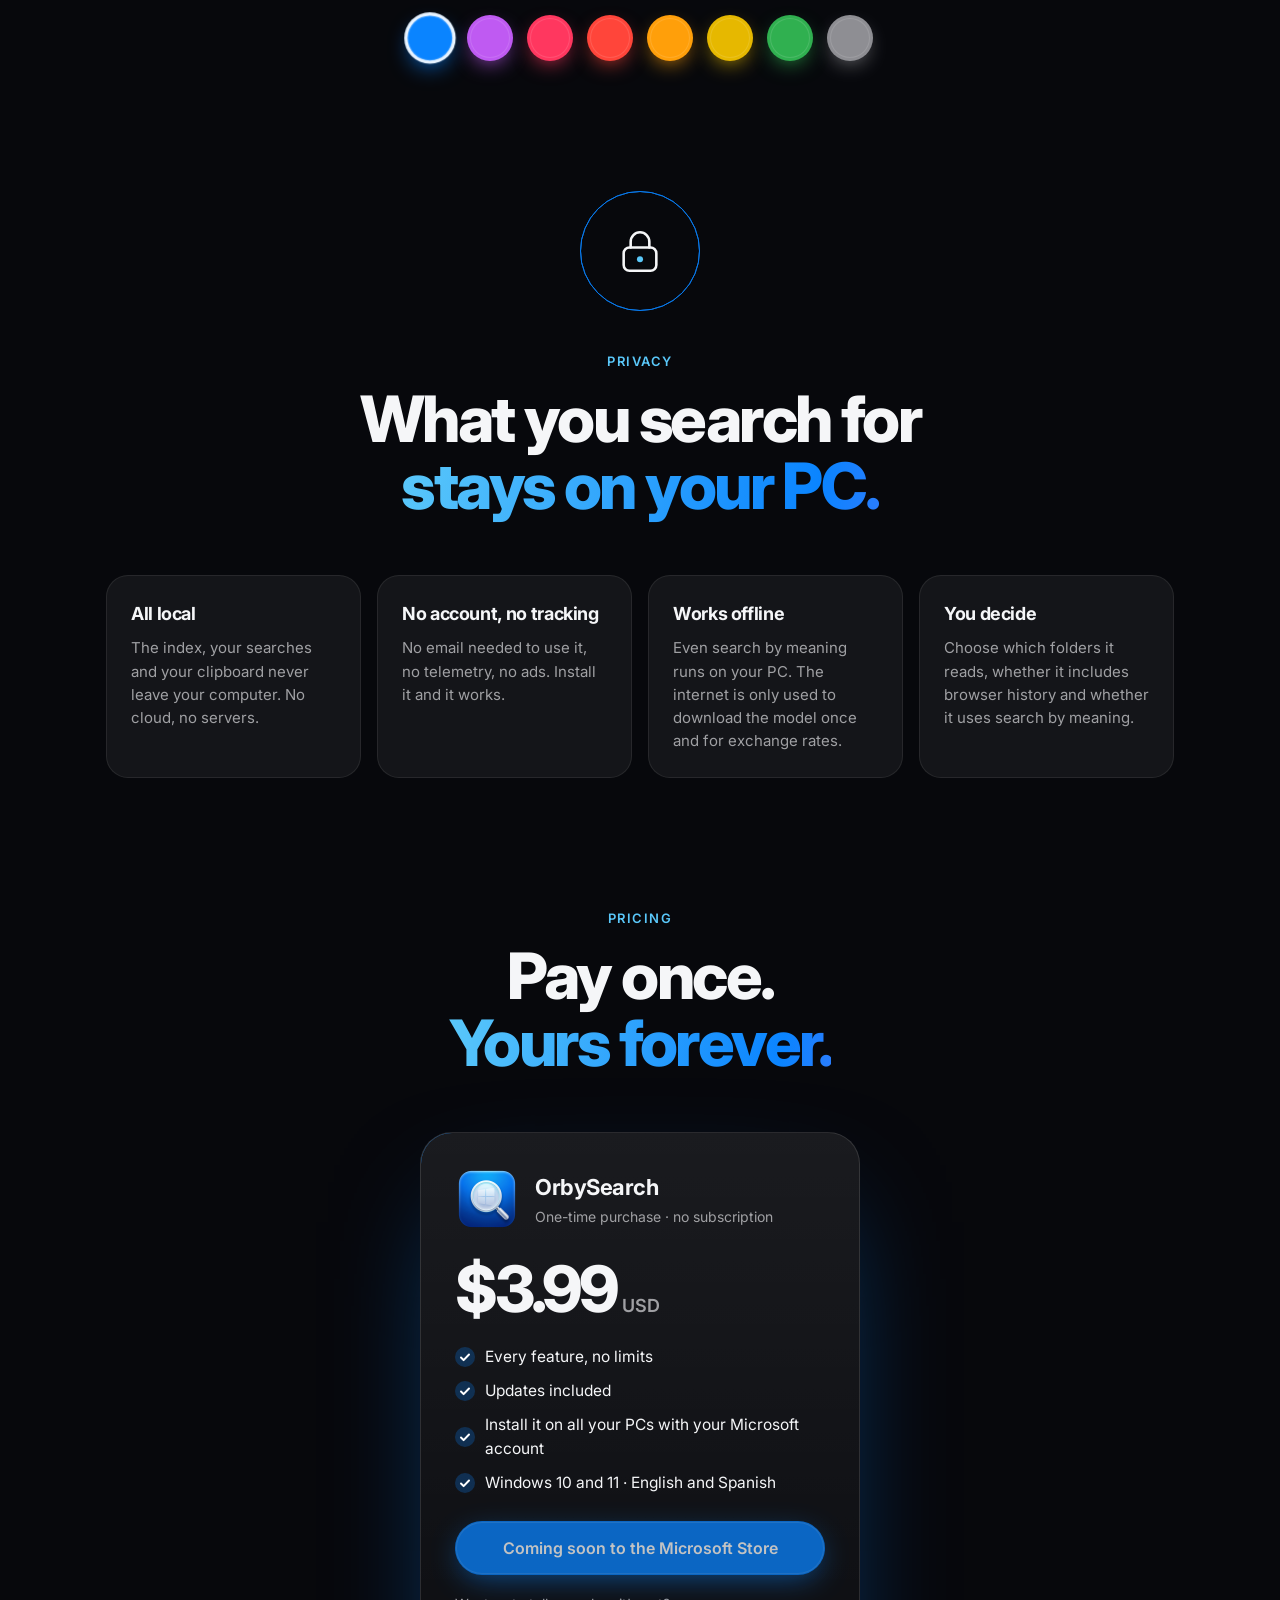
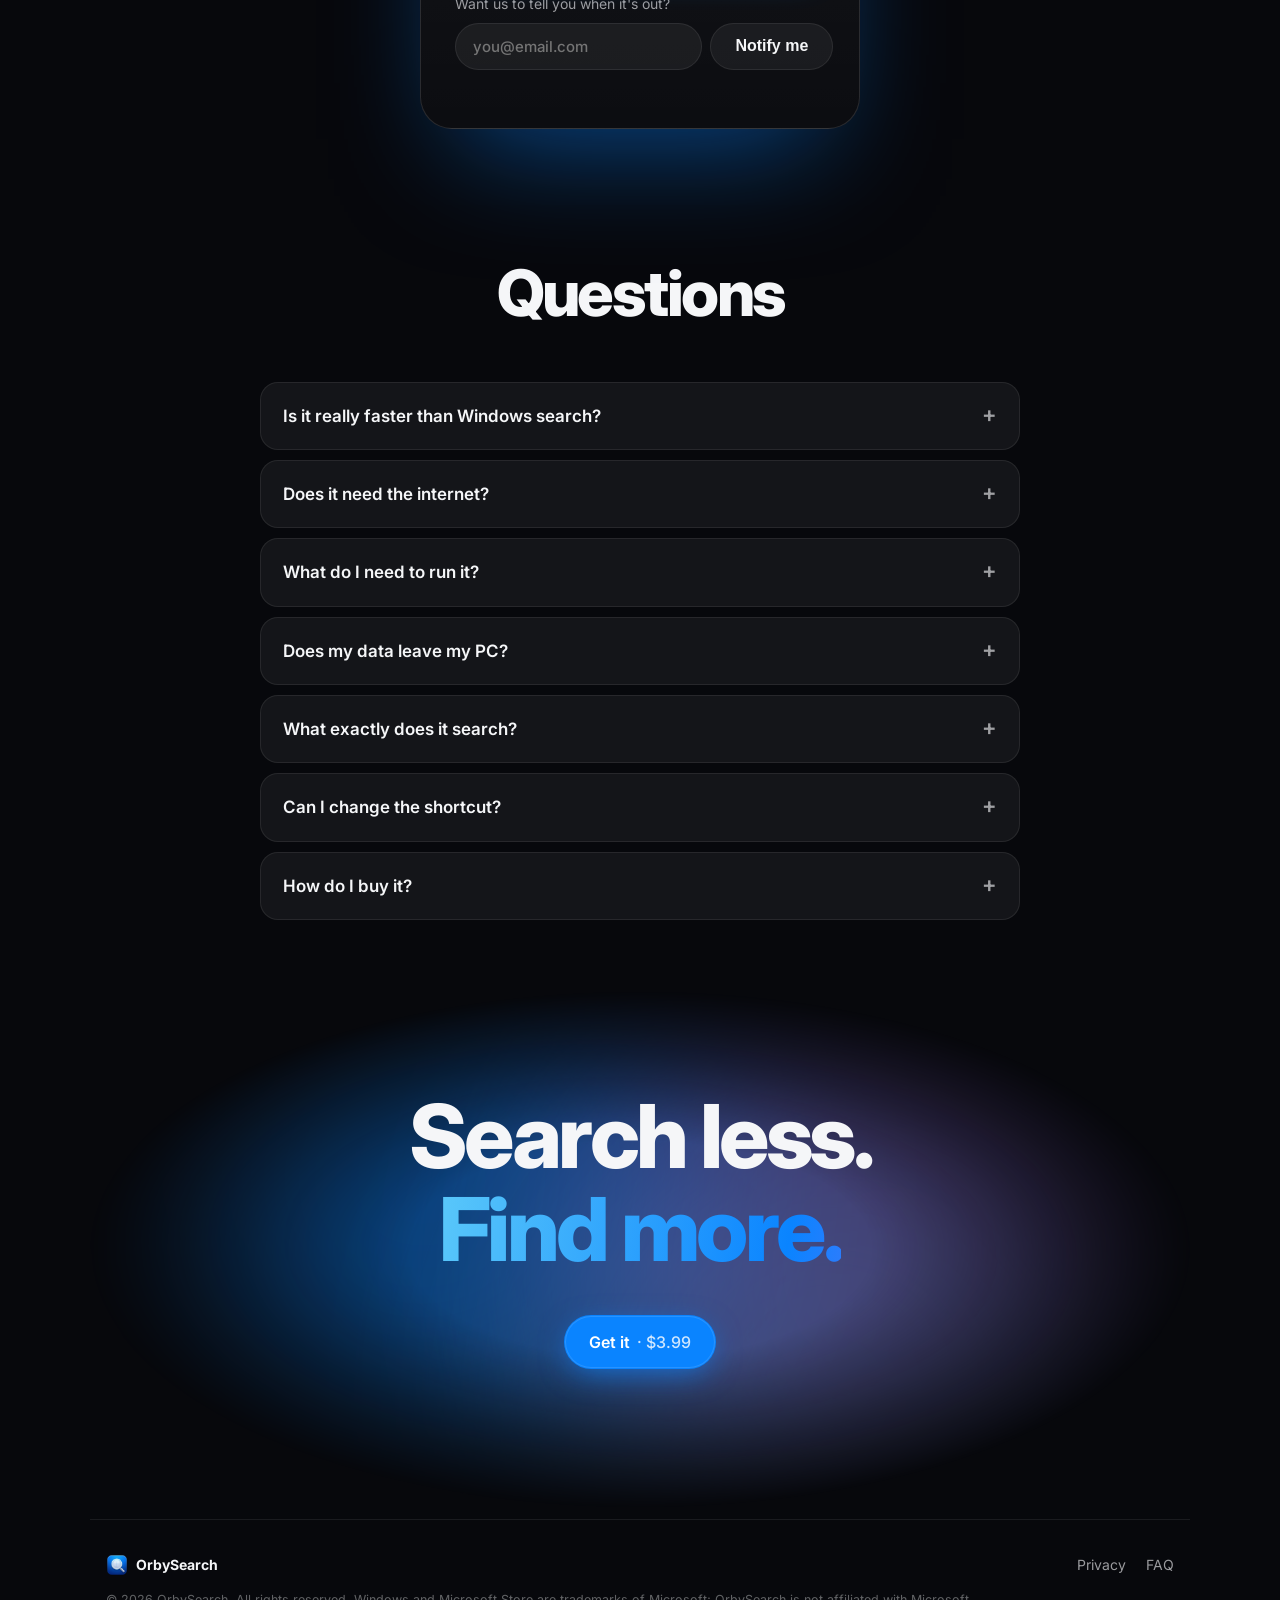
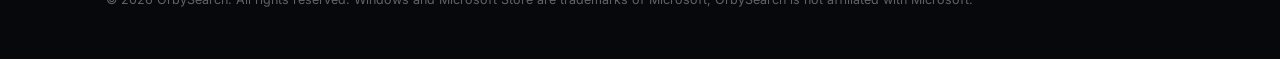
==== commit 594a9599: "Rebrand the site as OrbySearch - OrbySearch name, link preview and texts everywhere; no more LSearch" ====
--- a/index.html
+++ b/index.html
@@ -3,15 +3,15 @@
 <head>
   <meta charset="utf-8">
   <meta name="viewport" content="width=device-width, initial-scale=1">
-  <title>WinSpotlight — Todo tu PC, a un atajo</title>
-  <meta name="description" content="El buscador con el estilo de macOS Tahoe, hecho para Windows. Apps, archivos por significado, conversiones y tu portapapeles a un Alt + Espacio.">
+  <title>OrbySearch — Todo tu PC, a un atajo</title>
+  <meta name="description" content="OrbySearch es el buscador más rápido para Windows: apps, archivos, lo que dicen tus documentos, tu historial y más, a un Alt + Espacio. Todo en tu PC.">
   <meta name="theme-color" content="#07080c">
   <link rel="icon" href="favicon.ico" sizes="any">
   <link rel="icon" type="image/png" href="assets/icon.png">
   <link rel="apple-touch-icon" href="assets/icon.png">
   <meta property="og:type" content="website">
-  <meta property="og:title" content="WinSpotlight — Todo tu PC, a un atajo">
-  <meta property="og:description" content="El buscador con cristal líquido para Windows. Apps, archivos, conversiones y portapapeles a un Alt + Espacio.">
+  <meta property="og:title" content="OrbySearch — Todo tu PC, a un atajo">
+  <meta property="og:description" content="El buscador más rápido para Windows, con cristal líquido. Apps, archivos, documentos y más a un Alt + Espacio.">
   <meta property="og:image" content="assets/og.png">
   <meta name="twitter:card" content="summary_large_image">
   <link rel="preconnect" href="https://fonts.googleapis.com">
@@ -31,12 +31,13 @@
   </svg>
 
   <header class="nav" id="nav">
-    <a class="brand" href="#top" aria-label="WinSpotlight">
+    <a class="brand" href="#top" aria-label="OrbySearch">
       <img src="assets/icon.png" alt="" width="28" height="28">
-      <span>WinSpotlight</span>
+      <span>OrbySearch</span>
     </a>
     <nav class="nav-links" aria-label="Secciones">
       <a href="#funciones" data-i18n="nav.features">Funciones</a>
+      <a href="#velocidad" data-i18n="nav.speed">Velocidad</a>
       <a href="#privacidad" data-i18n="nav.privacy">Privacidad</a>
       <a href="#precio" data-i18n="nav.price">Precio</a>
       <a href="#faq" data-i18n="nav.faq">Preguntas</a>
@@ -51,39 +52,67 @@
     <!-- ================= HERO ================= -->
     <section class="hero">
       <div class="aurora" aria-hidden="true"><i></i><i></i><i></i></div>
-      <p class="pill reveal"><span class="dot"></span><span data-i18n="hero.pill">Nuevo en v1.3 · Cristal líquido</span></p>
+      <p class="pill reveal"><span class="dot"></span><span data-i18n="hero.pill">Nuevo · OrbySearch 2.0 con motor propio</span></p>
       <h1 class="hero-title">
         <span class="line" data-i18n="hero.t1">Todo tu PC,</span>
         <span class="line grad" data-i18n="hero.t2">a un atajo.</span>
       </h1>
       <p class="hero-sub reveal" style="--d:.15s" data-i18n="hero.sub">
-        El buscador con el estilo de macOS Tahoe, hecho para Windows. Abre apps, encuentra archivos por lo que
-        contienen, convierte monedas y recupera lo que copiaste. Solo pulsa <kbd>Alt</kbd> + <kbd>Espacio</kbd>.
+        El buscador más rápido para Windows, con cristal líquido. Abre apps, encuentra archivos por lo que
+        dicen, convierte monedas y recupera lo que copiaste. Solo pulsa <kbd>Alt</kbd> + <kbd>Espacio</kbd>.
       </p>
       <div class="hero-cta reveal" style="--d:.25s">
         <a class="btn btn-primary magnetic" href="#precio"><span data-i18n="hero.buy">Obtener</span> <span class="price-inline" data-price></span></a>
-        <a class="btn btn-ghost" href="#funciones" data-i18n="hero.how">Ver cómo funciona</a>
+        <a class="btn btn-ghost" href="#velocidad" data-i18n="hero.how">¿Qué tan rápido?</a>
       </div>
       <p class="hero-note reveal" style="--d:.35s" data-i18n="hero.note">Windows 10 y 11 · Funciona sin conexión · Sin cuentas</p>
 
-      <!-- Live demo: the real liquid-glass bar, ported from the app -->
+      <!-- Live demo: the same liquid-glass bar as the app -->
       <div class="stage reveal" style="--d:.45s" id="stage">
         <div class="wall" aria-hidden="true"><i></i><i></i><i></i><i></i></div>
         <div class="demo-scale" id="demoScale">
-          <div class="demo" id="demo" aria-label="Demostración animada del buscador" role="img">
+          <div class="demo" id="demo" aria-label="Demostración animada de OrbySearch" role="img">
             <svg class="goo-shadow" id="gooShadowSvg" width="760" height="52" aria-hidden="true"><path id="gooShadow" /></svg>
             <div class="goo-clip" id="gooGlass"><div class="goo-glass"></div></div>
             <svg class="goo-rim" id="gooRimSvg" width="760" height="52" aria-hidden="true"><path id="gooRim" /></svg>
             <div class="capsule" id="capsule">
               <span class="lead" id="lead"></span>
-              <span class="query"><span id="qText"></span><span class="caret"></span><span class="ph" id="qPh" data-i18n="demo.ph">Buscar</span></span>
+              <span class="query"><span id="qText"></span><span class="caret"></span><span class="ph" id="qPh" data-i18n="demo.ph">Buscar con OrbySearch</span></span>
               <span class="more" aria-hidden="true"><svg viewBox="0 0 20 20"><circle cx="10" cy="10" r="8" /><circle cx="6.5" cy="10" r=".9" class="f"/><circle cx="10" cy="10" r=".9" class="f"/><circle cx="13.5" cy="10" r=".9" class="f"/></svg></span>
             </div>
             <div class="drops" id="drops"></div>
-            <div class="card" id="card"><div class="card-in" id="cardIn"></div><div class="card-foot"><span data-i18n="demo.foot">Todo en tu PC · 0,03 s</span><span>↵</span></div></div>
+            <div class="card" id="card"><div class="card-in" id="cardIn"></div><div class="card-foot"><span data-i18n="demo.foot">65.483 archivos · 0,4 ms</span><span>↵</span></div></div>
           </div>
         </div>
         <div class="stage-caption" aria-live="polite"><span class="keycap" id="capKey">Esc</span><span id="capText"></span></div>
+      </div>
+    </section>
+
+    <!-- ================= SPEED ================= -->
+    <section class="section speed" id="velocidad">
+      <div class="section-head reveal">
+        <p class="eyebrow" data-i18n="speed.eyebrow">Velocidad</p>
+        <h2 data-i18n="speed.title">Más rápido que<br><span class="grad">el buscador de Windows.</span></h2>
+        <p class="lead-text" data-i18n="speed.p">OrbySearch trae su propio motor de búsqueda. Los resultados aparecen mientras escribes, antes de que termines la palabra.</p>
+      </div>
+      <div class="bench reveal" style="--d:.1s" id="bench">
+        <div class="bench-row" data-orby="0.13" data-win="3.35">
+          <div class="bench-label"><b data-i18n="speed.r1">Nombres de archivo</b><span class="bench-x">25×</span></div>
+          <div class="bar orby"><i></i><span>0,13 ms</span></div>
+          <div class="bar win"><i></i><span>3,35 ms</span></div>
+        </div>
+        <div class="bench-row" data-orby="0.43" data-win="3.35">
+          <div class="bench-label"><b data-i18n="speed.r2">Primeros resultados al escribir</b><span class="bench-x">8×</span></div>
+          <div class="bar orby"><i></i><span>0,43 ms</span></div>
+          <div class="bar win"><i></i><span>3,35 ms</span></div>
+        </div>
+        <div class="bench-row" data-orby="1.0" data-win="10.5">
+          <div class="bench-label"><b data-i18n="speed.r3">Palabras dentro de documentos</b><span class="bench-x">10×</span></div>
+          <div class="bar orby"><i></i><span>1,0 ms</span></div>
+          <div class="bar win"><i></i><span>10,5 ms</span></div>
+        </div>
+        <div class="bench-legend"><span><i class="sw orby"></i>OrbySearch</span><span><i class="sw win"></i><span data-i18n="speed.win">Índice de búsqueda de Windows</span></span></div>
+        <p class="bench-note" data-i18n="speed.note">Mediana de 30 búsquedas equivalentes en un PC con 65.000 archivos y 23.000 documentos, comparando con el índice de Windows Search. Los tiempos varían según el equipo.</p>
       </div>
     </section>
 
@@ -103,7 +132,7 @@
             </g></svg>
           </div>
           <h3 data-i18n="f1.t">Cristal líquido</h3>
-          <p data-i18n="f1.p">Los botones se desprenden de la barra como gotas y se funden con ella al escribir. Animaciones con resortes, fluidas como en un Mac.</p>
+          <p data-i18n="f1.p">Los botones se desprenden de la barra como gotas y se funden con ella al escribir. Animaciones con resortes, suaves y naturales.</p>
         </article>
         <article class="tile glow reveal" style="--d:.08s">
           <div class="tile-art art-semantic" aria-hidden="true">
@@ -111,14 +140,14 @@
             <div class="mini-hit"><span class="fi pdf">PDF</span><span><b>recibo_cfe_03.pdf</b><small data-i18n="f2.hit">«…total a pagar, periodo marzo…»</small></span></div>
           </div>
           <h3 data-i18n="f2.t">Busca por significado</h3>
-          <p data-i18n="f2.p">Escribe lo que recuerdas, no el nombre exacto. Lee el contenido de tus PDF, documentos de Word y código.</p>
+          <p data-i18n="f2.p">Escribe lo que recuerdas, no el nombre exacto. Entiende tus PDF y documentos en más de 100 idiomas, sin salir de tu PC.</p>
         </article>
         <article class="tile glow reveal" style="--d:.12s">
           <div class="tile-art art-conv" aria-hidden="true">
             <div class="conv"><span class="conv-from" id="convFrom">10 USD</span><span class="conv-eq">=</span><span class="conv-to" id="convTo">184.64 MXN</span></div>
           </div>
           <h3 data-i18n="f3.t">Conversiones al instante</h3>
-          <p data-i18n="f3.p">Monedas, distancias, peso y temperatura mientras escribes. Pulsa ↵ y el resultado queda copiado.</p>
+          <p data-i18n="f3.p">Monedas, distancias, peso, temperatura y una calculadora mientras escribes. Pulsa ↵ y el resultado queda copiado.</p>
         </article>
         <article class="tile glow reveal" style="--d:.16s">
           <div class="tile-art art-clip" aria-hidden="true">
@@ -182,10 +211,10 @@
         <h2 data-i18n="priv.title">Lo que buscas<br><span class="grad">se queda en tu PC.</span></h2>
       </div>
       <div class="priv-grid">
-        <div class="priv reveal" style="--d:.1s"><h3 data-i18n="priv.1t">Índice local</h3><p data-i18n="priv.1p">Tus archivos, búsquedas y portapapeles nunca salen de tu equipo. No hay nube.</p></div>
-        <div class="priv reveal" style="--d:.16s"><h3 data-i18n="priv.2t">Sin cuentas ni rastreo</h3><p data-i18n="priv.2p">No te pedimos correo, no hay telemetría ni anuncios. Lo instalas y funciona.</p></div>
-        <div class="priv reveal" style="--d:.22s"><h3 data-i18n="priv.3t">Protegido</h3><p data-i18n="priv.3p">El motor de búsqueda solo responde a WinSpotlight, con una clave que ninguna página web conoce.</p></div>
-        <div class="priv reveal" style="--d:.28s"><h3 data-i18n="priv.4t">Código abierto</h3><p data-i18n="priv.4p">Cualquiera puede revisar lo que hace. Basado en LSearch, con licencia Apache 2.0.</p></div>
+        <div class="priv reveal" style="--d:.1s"><h3 data-i18n="priv.1t">Todo local</h3><p data-i18n="priv.1p">El índice, tus búsquedas y tu portapapeles nunca salen de tu equipo. No hay nube ni servidores.</p></div>
+        <div class="priv reveal" style="--d:.16s"><h3 data-i18n="priv.2t">Sin cuentas ni rastreo</h3><p data-i18n="priv.2p">No te pedimos correo para usarlo, no hay telemetría ni anuncios. Lo instalas y funciona.</p></div>
+        <div class="priv reveal" style="--d:.22s"><h3 data-i18n="priv.3t">Funciona sin internet</h3><p data-i18n="priv.3p">Hasta la búsqueda por significado corre en tu PC. Internet solo se usa para descargar el modelo una vez y para los tipos de cambio.</p></div>
+        <div class="priv reveal" style="--d:.28s"><h3 data-i18n="priv.4t">Tú decides</h3><p data-i18n="priv.4p">Eliges qué carpetas lee, si incluye el historial del navegador y si usa la búsqueda por significado.</p></div>
       </div>
     </section>
 
@@ -198,17 +227,26 @@
       <div class="price-card glow reveal" style="--d:.1s">
         <div class="price-top">
           <img src="assets/icon.png" alt="" width="64" height="64">
-          <div><h3>WinSpotlight</h3><p data-i18n="price.once">Pago único · sin suscripción</p></div>
+          <div><h3>OrbySearch</h3><p data-i18n="price.once">Pago único · sin suscripción</p></div>
         </div>
         <p class="price"><span data-price-big></span></p>
         <ul class="checks">
           <li data-i18n="price.l1">Todas las funciones, sin límites</li>
           <li data-i18n="price.l2">Actualizaciones incluidas</li>
-          <li data-i18n="price.l3">Prueba gratis antes de comprar</li>
+          <li data-i18n="price.l3">Instálalo en todos tus PC con tu cuenta de Microsoft</li>
           <li data-i18n="price.l4">Windows 10 y 11 · español e inglés</li>
         </ul>
         <a class="btn btn-primary btn-block" id="storeBtn" href="#" data-i18n="price.store">Muy pronto en Microsoft Store</a>
-        <a class="btn btn-ghost btn-block" id="betaBtn" href="#" data-i18n="price.beta">Probar la beta gratis</a>
+        <form class="notify" id="notify" name="espera" method="POST" data-netlify="true" netlify-honeypot="bot-field">
+          <input type="hidden" name="form-name" value="espera">
+          <p class="hp"><label>No llenar: <input name="bot-field"></label></p>
+          <label class="notify-label" for="notifyEmail" data-i18n="notify.label">¿Te avisamos cuando salga?</label>
+          <div class="notify-row">
+            <input id="notifyEmail" type="email" name="email" required autocomplete="email" data-i18n-attr="placeholder:notify.ph" placeholder="tu@correo.com">
+            <button class="btn btn-ghost" type="submit" data-i18n="notify.btn">Avísame</button>
+          </div>
+          <p class="notify-msg" id="notifyMsg" role="status"></p>
+        </form>
       </div>
     </section>
 
@@ -216,11 +254,13 @@
     <section class="section faq" id="faq">
       <div class="section-head reveal"><h2 data-i18n="faq.title">Preguntas frecuentes</h2></div>
       <div class="faq-list">
-        <details class="reveal"><summary data-i18n="faq.q1">¿Necesita internet?</summary><p data-i18n="faq.a1">No. Solo descarga los modelos de búsqueda la primera vez y, si conviertes monedas, consulta el tipo de cambio. Todo lo demás funciona sin conexión.</p></details>
-        <details class="reveal"><summary data-i18n="faq.q2">¿Qué necesito para usarlo?</summary><p data-i18n="faq.a2">Windows 10 (1809 o posterior) u 11 de 64 bits, 8 GB de RAM y unos 400 MB de espacio más el índice. No hace falta instalar Python ni .NET.</p></details>
+        <details class="reveal"><summary data-i18n="faq.q0">¿De verdad es más rápido que el buscador de Windows?</summary><p data-i18n="faq.a0">Sí. OrbySearch tiene su propio motor y mantiene sus índices en memoria: encuentra nombres de archivo unas 25 veces más rápido y el texto dentro de documentos unas 10 veces más rápido que el índice de Windows Search, en la misma consulta. Además empieza a mostrar resultados desde la primera letra.</p></details>
+        <details class="reveal"><summary data-i18n="faq.q1">¿Necesita internet?</summary><p data-i18n="faq.a1">No. Solo descarga una vez el modelo de búsqueda por significado (unos 135 MB) y, si conviertes monedas, consulta el tipo de cambio. Todo lo demás funciona sin conexión.</p></details>
+        <details class="reveal"><summary data-i18n="faq.q2">¿Qué necesito para usarlo?</summary><p data-i18n="faq.a2">Windows 10 (versión 1809 o posterior) u 11 de 64 bits, 4 GB de RAM (8 GB recomendados) y unos 500 MB de espacio más el índice. No hace falta instalar nada más.</p></details>
         <details class="reveal"><summary data-i18n="faq.q3">¿Mis datos salen del PC?</summary><p data-i18n="faq.a3">No. El índice, tus búsquedas y el historial del portapapeles se guardan solo en tu equipo. Lee la <a href="privacy.html">política de privacidad</a>.</p></details>
-        <details class="reveal"><summary data-i18n="faq.q4">¿Puedo cambiar el atajo de teclado?</summary><p data-i18n="faq.a4">Sí. En Configuración haz clic en el atajo y pulsa la combinación que prefieras.</p></details>
-        <details class="reveal"><summary data-i18n="faq.q5">¿Qué carpetas busca?</summary><p data-i18n="faq.a5">Las que tú elijas al instalarlo (Documentos, Escritorio, Descargas…). Además encuentra apps del menú Inicio y de Microsoft Store, y opcionalmente el historial de tu navegador.</p></details>
+        <details class="reveal"><summary data-i18n="faq.q4">¿Qué busca exactamente?</summary><p data-i18n="faq.a4">Apps del menú Inicio y de Microsoft Store, archivos y carpetas en todas tus unidades, el contenido de los documentos de las carpetas que elijas (PDF, Word, Excel, PowerPoint, texto y código) y, si lo activas, el historial de Chrome, Edge, Brave, Vivaldi, Opera y Firefox.</p></details>
+        <details class="reveal"><summary data-i18n="faq.q5">¿Puedo cambiar el atajo de teclado?</summary><p data-i18n="faq.a5">Sí. En Configuración haz clic en el atajo y pulsa la combinación que prefieras.</p></details>
+        <details class="reveal"><summary data-i18n="faq.q6">¿Cómo lo compro?</summary><p data-i18n="faq.a6">OrbySearch se venderá en Microsoft Store con un pago único. Déjanos tu correo arriba y te avisamos el día que salga.</p></details>
       </div>
     </section>
 
@@ -233,12 +273,12 @@
   </main>
 
   <footer class="footer">
-    <div class="foot-brand"><img src="assets/icon.png" alt="" width="22" height="22"> WinSpotlight</div>
+    <div class="foot-brand"><img src="assets/icon.png" alt="" width="22" height="22"> OrbySearch</div>
     <nav class="foot-links">
       <a href="privacy.html" data-i18n="foot.privacy">Privacidad</a>
-      <a href="https://github.com/xTony7/WinSpotlight" rel="noopener">GitHub</a>
+      <a href="#faq" data-i18n="nav.faq">Preguntas</a>
     </nav>
-    <p class="foot-legal" data-i18n="foot.legal">© 2026 WinSpotlight. Basado en <a href="https://github.com/blueprintnerd/LSearch" rel="noopener">LSearch</a> de blueprintnerd (Apache 2.0). macOS es una marca de Apple Inc.; Windows es una marca de Microsoft. Este proyecto no está afiliado con ninguna de ellas.</p>
+    <p class="foot-legal" data-i18n="foot.legal">© 2026 OrbySearch. Todos los derechos reservados. Windows y Microsoft Store son marcas de Microsoft; OrbySearch no está afiliado con Microsoft.</p>
   </footer>
 
   <script src="main.js" defer></script>
--- a/styles.css
+++ b/styles.css
@@ -1,4 +1,4 @@
-/* WinSpotlight — landing page. Dark, minimal, liquid glass. */
+/* OrbySearch — landing page. Dark, minimal, liquid glass. */
 :root {
   --bg: #07080c;
   --bg-2: #0d0f16;
@@ -368,6 +368,48 @@
 .chip i { width: 8px; height: 8px; border-radius: 50%; background: var(--c); box-shadow: 0 0 10px var(--c); }
 @keyframes marquee { to { transform: translateX(-50%); } }
 
+/* speed comparison */
+.bench {
+  max-width: 860px; margin: 0 auto; padding: 34px 34px 28px;
+  border-radius: 28px; background: linear-gradient(180deg, rgba(255, 255, 255, .06), rgba(255, 255, 255, .02));
+  border: 1px solid var(--line);
+  display: grid; gap: 26px;
+}
+.bench-row { display: grid; gap: 8px; }
+.bench-label { display: flex; justify-content: space-between; align-items: baseline; gap: 12px; font-size: 16px; }
+.bench-label b { font-weight: 600; }
+.bench-x { font-size: 28px; font-weight: 800; letter-spacing: -.03em; color: var(--accent-2); opacity: 0; transform: translateY(6px); transition: all .7s var(--ease) .6s; }
+.bench-row.on .bench-x { opacity: 1; transform: none; }
+.bar { position: relative; height: 30px; border-radius: 9px; background: rgba(255, 255, 255, .04); overflow: hidden; }
+.bar i { position: absolute; inset: 0 auto 0 0; width: 0; border-radius: 9px; transition: width 1.6s var(--ease); }
+.bar.orby i { background: linear-gradient(90deg, var(--accent-2), var(--accent)); box-shadow: 0 0 24px -2px color-mix(in srgb, var(--accent) 80%, transparent); }
+.bar.win i { background: rgba(255, 255, 255, .22); transition-duration: 2.6s; }
+.bar span { position: absolute; left: 12px; top: 50%; transform: translateY(-50%); font-size: 13px; font-weight: 600; font-variant-numeric: tabular-nums; }
+.bar.orby span { left: calc(var(--ow, 0%) + 10px); color: var(--accent-2); transition: left 1.6s var(--ease); }
+.bench-row.on .bar.orby span { animation: fadeIn .8s ease both .4s; }
+@keyframes fadeIn { from { opacity: 0; } }
+.bench-legend { display: flex; gap: 22px; flex-wrap: wrap; font-size: 13px; color: var(--muted); }
+.bench-legend span { display: inline-flex; align-items: center; gap: 8px; }
+.sw { width: 12px; height: 12px; border-radius: 4px; display: inline-block; }
+.sw.orby { background: var(--accent); }
+.sw.win { background: rgba(255, 255, 255, .3); }
+.bench-note { margin: 0; font-size: 12.5px; color: var(--faint); }
+
+/* "notify me" form */
+.notify { display: grid; gap: 8px; margin-top: 6px; }
+.notify-label { font-size: 14px; color: var(--muted); }
+.notify-row { display: flex; gap: 8px; }
+.notify input[type="email"] {
+  flex: 1; min-width: 0; padding: .8em 1.1em; border-radius: 999px;
+  font: 500 15px var(--font); color: var(--text);
+  background: rgba(255, 255, 255, .06); border: 1px solid var(--line); outline: none;
+  transition: border-color .2s, background .2s;
+}
+.notify input[type="email"]:focus { border-color: color-mix(in srgb, var(--accent) 70%, transparent); background: rgba(255, 255, 255, .09); }
+.notify-msg { margin: 0; min-height: 1.2em; font-size: 13px; color: var(--accent-2); }
+.notify.sent .notify-row, .notify.sent .notify-label { display: none; }
+.hp { position: absolute; left: -9999px; }
+
 /* keyboard */
 .keys-section { text-align: center; }
 .keys-visual { display: flex; justify-content: center; align-items: center; gap: 18px; margin-bottom: 50px; }
@@ -491,6 +533,8 @@
   .bento { grid-template-columns: 1fr; }
   .tile-wide, .tile-full { grid-column: auto; }
   .priv-grid { grid-template-columns: 1fr; }
+  .bench { padding: 24px 18px; }
+  .notify-row { flex-direction: column; }
   .stage { aspect-ratio: 4 / 5; border-radius: 26px; }
   .demo-scale { top: 14%; }
   .stage-caption { font-size: 12.5px; bottom: 5%; }
